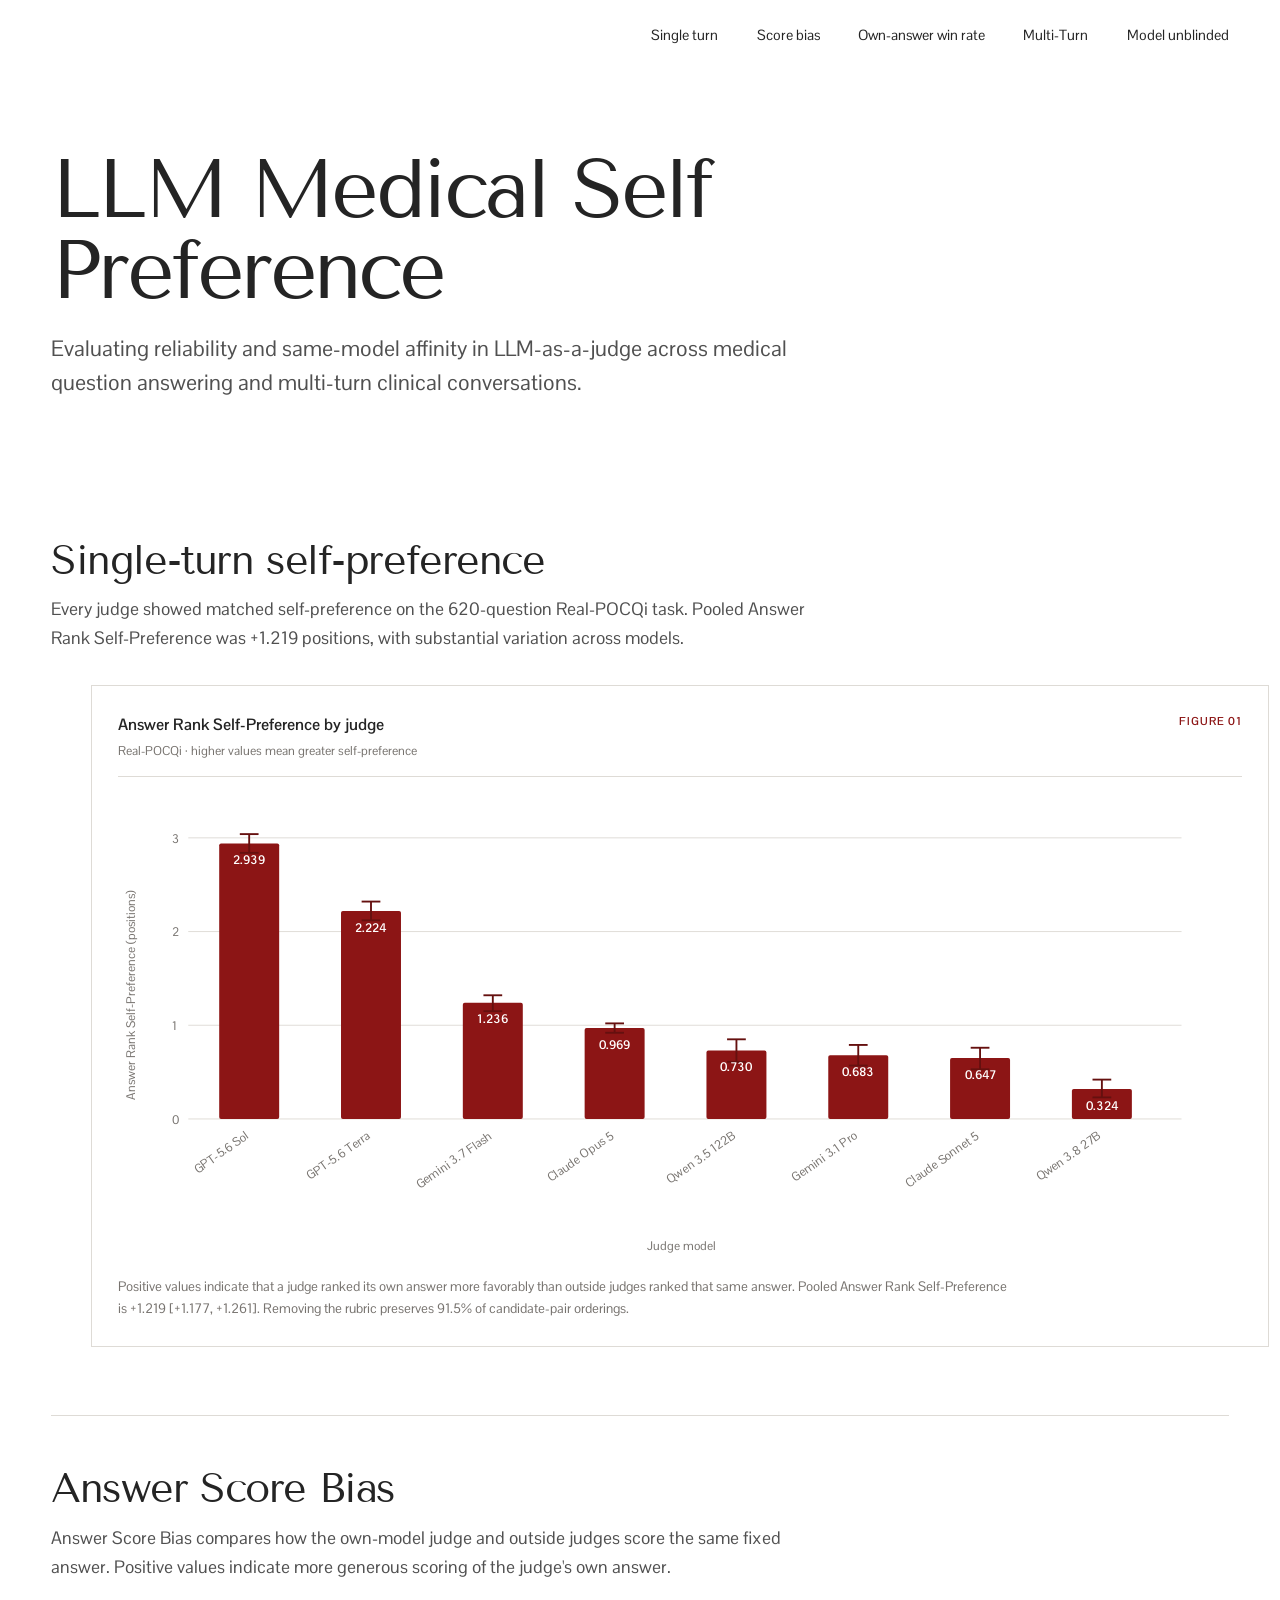
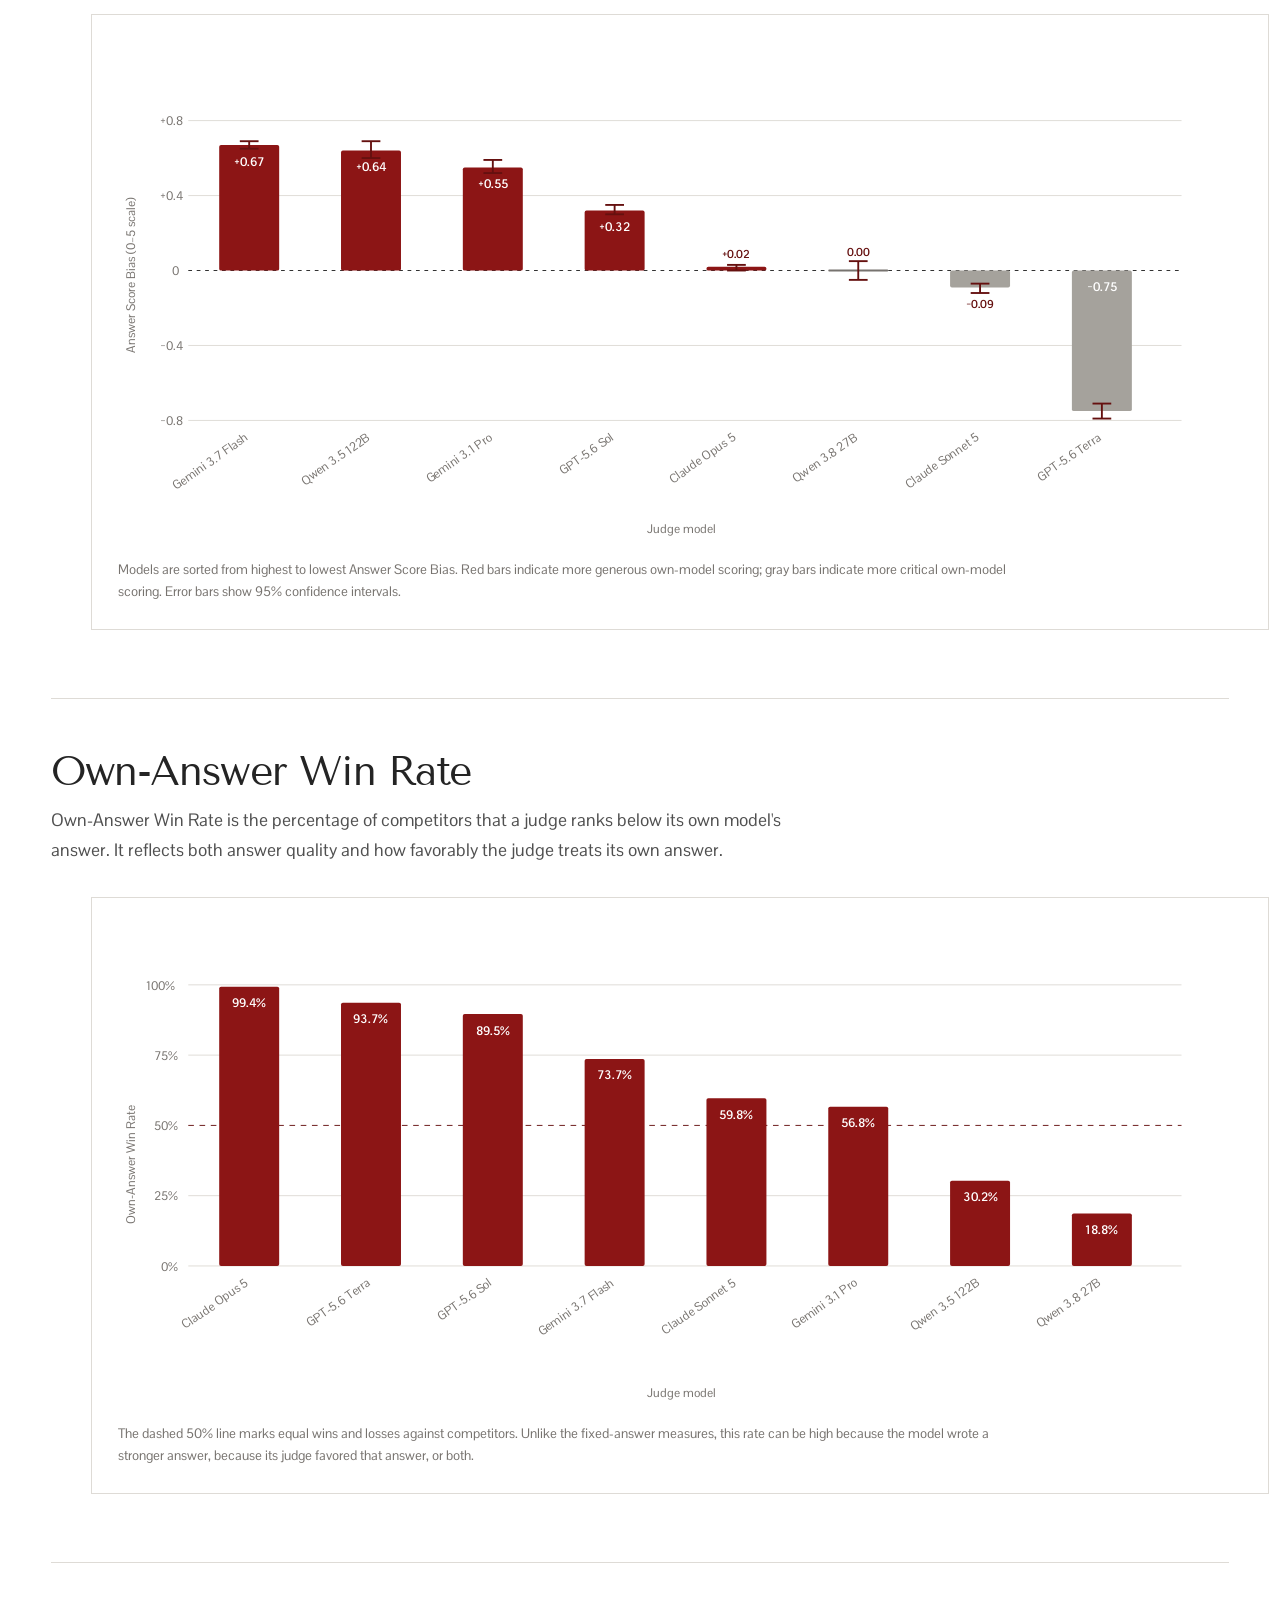
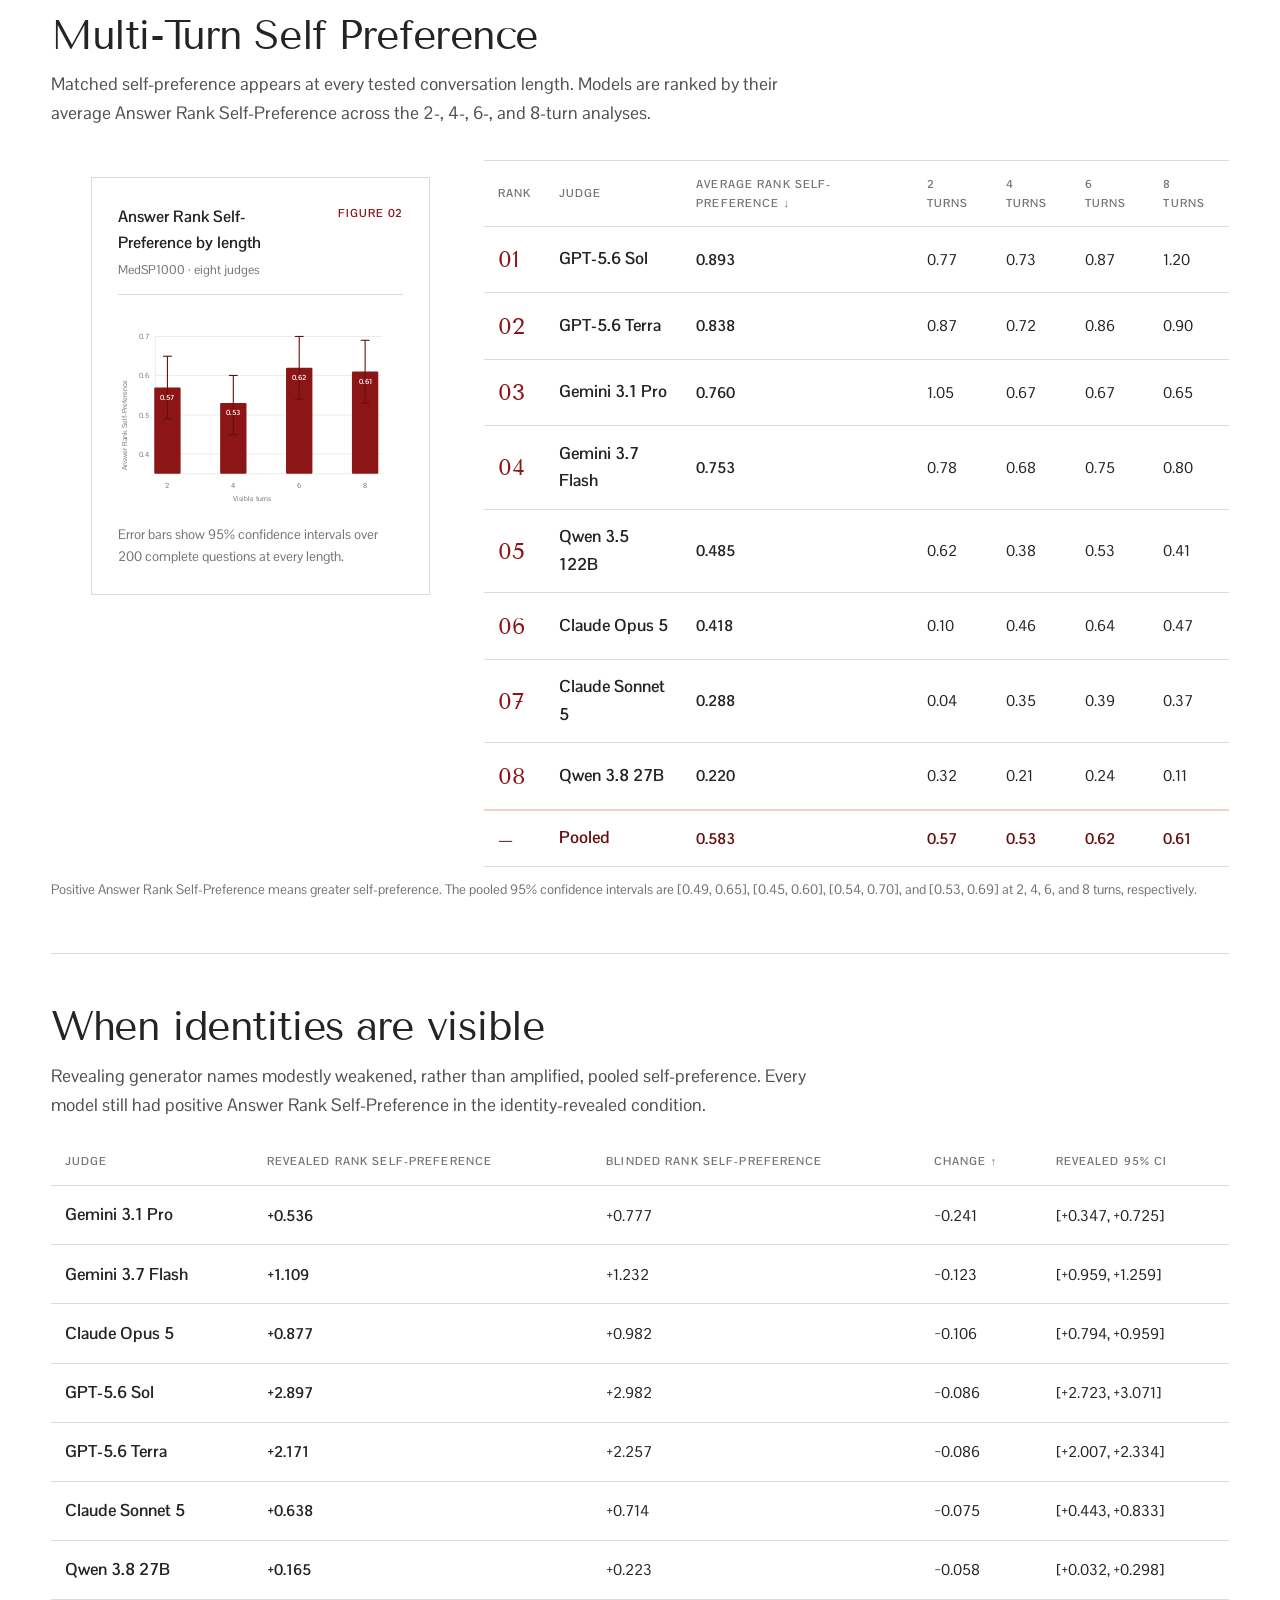
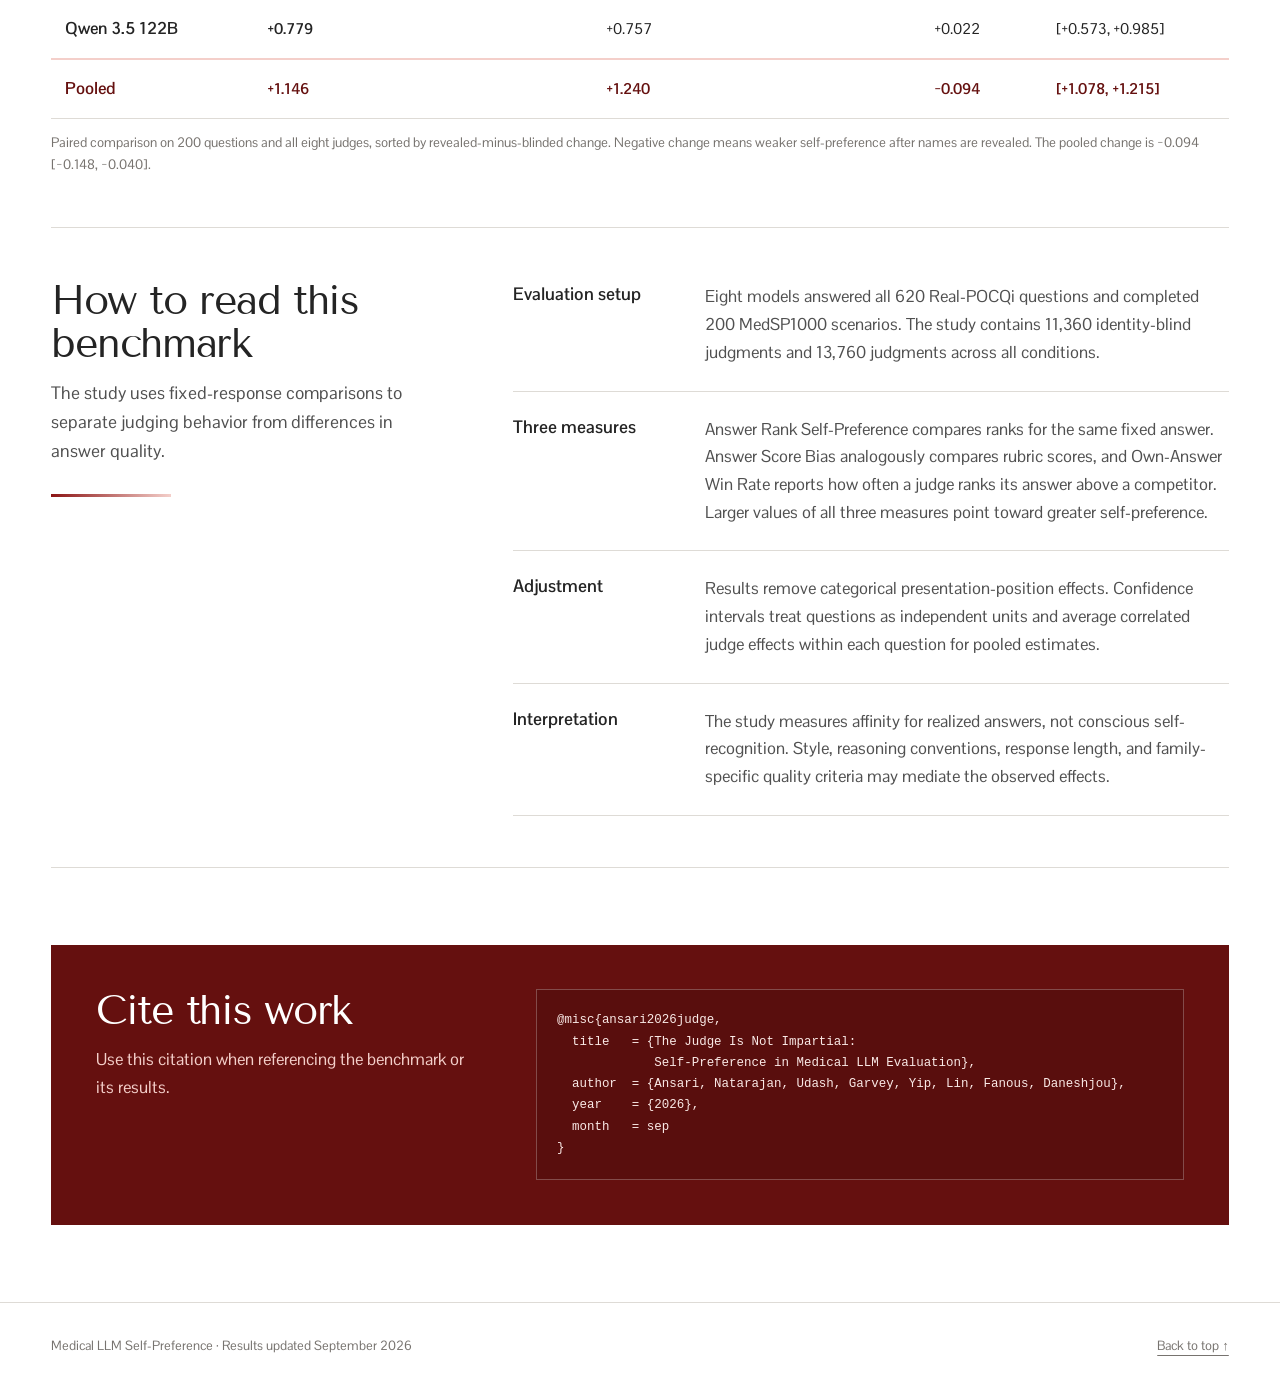
==== leaderboard/index.html @ fe54e35c "Move leaderboard to repository root" ====
<!doctype html>
<html lang="en">
  <head>
    <meta charset="utf-8" />
    <meta name="viewport" content="width=device-width, initial-scale=1" />
    <meta
      name="description"
      content="Medical LLM self-preference results across Real-POCQi and MedSP1000."
    />
    <title>Self-Preference Leaderboard</title>
    <link rel="stylesheet" href="styles.css" />
  </head>
  <body>
    <a class="skip-link" href="#main-content">Skip to content</a>

    <header class="site-header">
      <nav class="site-nav" aria-label="Primary navigation">
        <a href="#single-turn">Single turn</a>
        <a href="#score-bias">Score bias</a>
        <a href="#own-answer-win-rate">Own-answer win rate</a>
        <a href="#multi-turn">Multi-Turn</a>
        <a href="#unblinded">Model unblinded</a>
      </nav>
    </header>

    <main id="main-content">
      <section class="hero" id="top" aria-labelledby="page-title">
        <div class="hero__copy">
          <h1 id="page-title">LLM Medical Self Preference</h1>
          <p class="hero__intro">
            Evaluating reliability and same-model affinity in LLM-as-a-judge
            across medical question answering and multi-turn clinical conversations.
          </p>
        </div>
      </section>

      <section class="section" id="single-turn" aria-labelledby="single-turn-title">
        <div class="section-heading">
          <h2 id="single-turn-title">Single-turn self-preference</h2>
          <p>
            Every judge showed matched self-preference on the 620-question
            Real-POCQi task. Pooled Answer Rank Self-Preference was +1.219
            positions, with substantial variation across models.
          </p>
        </div>

        <figure class="figure-card figure-card--full">
          <figcaption>
            <span>
              <strong>Answer Rank Self-Preference by judge</strong>
              <small>Real-POCQi · higher values mean greater self-preference</small>
            </span>
            <span class="figure-number">Figure 01</span>
          </figcaption>

          <svg class="chart chart--wide" viewBox="0 0 1200 500" role="img" aria-labelledby="bar-title bar-desc">
            <title id="bar-title">Vertical bar chart of single-turn Answer Rank Self-Preference by model</title>
            <desc id="bar-desc">GPT-5.6 Sol has the largest Answer Rank Self-Preference at 2.939 positions and Qwen 3.8 27B the smallest at 0.324 positions. Error bars show 95% confidence intervals.</desc>
            <g class="chart__grid">
              <line x1="75" y1="350" x2="1135" y2="350" />
              <line x1="75" y1="250" x2="1135" y2="250" />
              <line x1="75" y1="150" x2="1135" y2="150" />
              <line x1="75" y1="50" x2="1135" y2="50" />
            </g>
            <g class="chart__bars">
              <rect class="bar bar--strong" x="108" y="56" width="64" height="294" rx="2" />
              <rect class="bar bar--strong" x="238" y="128" width="64" height="222" rx="2" />
              <rect class="bar bar--strong" x="368" y="226" width="64" height="124" rx="2" />
              <rect class="bar bar--strong" x="498" y="253" width="64" height="97" rx="2" />
              <rect class="bar bar--strong" x="628" y="277" width="64" height="73" rx="2" />
              <rect class="bar bar--strong" x="758" y="282" width="64" height="68" rx="2" />
              <rect class="bar bar--strong" x="888" y="285" width="64" height="65" rx="2" />
              <rect class="bar bar--strong" x="1018" y="318" width="64" height="32" rx="2" />
            </g>
            <g class="chart__intervals">
              <line x1="140" y1="46" x2="140" y2="66" /><line x1="130" y1="46" x2="150" y2="46" /><line x1="130" y1="66" x2="150" y2="66" />
              <line x1="270" y1="118" x2="270" y2="138" /><line x1="260" y1="118" x2="280" y2="118" /><line x1="260" y1="138" x2="280" y2="138" />
              <line x1="400" y1="218" x2="400" y2="235" /><line x1="390" y1="218" x2="410" y2="218" /><line x1="390" y1="235" x2="410" y2="235" />
              <line x1="530" y1="248" x2="530" y2="258" /><line x1="520" y1="248" x2="540" y2="248" /><line x1="520" y1="258" x2="540" y2="258" />
              <line x1="660" y1="265" x2="660" y2="289" /><line x1="650" y1="265" x2="670" y2="265" /><line x1="650" y1="289" x2="670" y2="289" />
              <line x1="790" y1="271" x2="790" y2="293" /><line x1="780" y1="271" x2="800" y2="271" /><line x1="780" y1="293" x2="800" y2="293" />
              <line x1="920" y1="274" x2="920" y2="297" /><line x1="910" y1="274" x2="930" y2="274" /><line x1="910" y1="297" x2="930" y2="297" />
              <line x1="1050" y1="308" x2="1050" y2="327" /><line x1="1040" y1="308" x2="1060" y2="308" /><line x1="1040" y1="327" x2="1060" y2="327" />
            </g>
            <g class="chart__bar-values">
              <text x="140" y="78">2.939</text><text x="270" y="150">2.224</text>
              <text x="400" y="248">1.236</text><text x="530" y="275">0.969</text>
              <text x="660" y="299">0.730</text><text x="790" y="304">0.683</text>
              <text x="920" y="307">0.647</text><text x="1050" y="340">0.324</text>
            </g>
            <g class="chart__labels">
              <text x="58" y="355">0</text><text x="58" y="255">1</text>
              <text x="58" y="155">2</text><text x="58" y="55">3</text>
              <text x="140" y="370" text-anchor="end" transform="rotate(-35 140 370)">GPT-5.6 Sol</text>
              <text x="270" y="370" text-anchor="end" transform="rotate(-35 270 370)">GPT-5.6 Terra</text>
              <text x="400" y="370" text-anchor="end" transform="rotate(-35 400 370)">Gemini 3.7 Flash</text>
              <text x="530" y="370" text-anchor="end" transform="rotate(-35 530 370)">Claude Opus 5</text>
              <text x="660" y="370" text-anchor="end" transform="rotate(-35 660 370)">Qwen 3.5 122B</text>
              <text x="790" y="370" text-anchor="end" transform="rotate(-35 790 370)">Gemini 3.1 Pro</text>
              <text x="920" y="370" text-anchor="end" transform="rotate(-35 920 370)">Claude Sonnet 5</text>
              <text x="1050" y="370" text-anchor="end" transform="rotate(-35 1050 370)">Qwen 3.8 27B</text>
              <text x="565" y="490">Judge model</text>
              <text transform="translate(18 330) rotate(-90)">Answer Rank Self-Preference (positions)</text>
            </g>
          </svg>
          <p class="figure-caption">
            Positive values indicate that a judge ranked its own answer more
            favorably than outside judges ranked that same answer. Pooled Answer
            Rank Self-Preference is +1.219 [+1.177, +1.261]. Removing the rubric
            preserves 91.5% of candidate-pair orderings.
          </p>
        </figure>
      </section>

      <section class="section" id="score-bias" aria-labelledby="score-bias-title">
        <div class="section-heading">
          <h2 id="score-bias-title">Answer Score Bias</h2>
          <p>
            Answer Score Bias compares how the own-model judge and outside
            judges score the same fixed answer. Positive values indicate more
            generous scoring of the judge's own answer.
          </p>
        </div>

        <figure class="figure-card figure-card--full">
          <svg class="chart chart--wide" viewBox="0 0 1200 520" role="img" aria-labelledby="score-chart-title score-chart-desc">
            <title id="score-chart-title">Vertical bar chart of Real-POCQi Answer Score Bias by judge</title>
            <desc id="score-chart-desc">Answer Score Bias ranges from positive 0.67 for Gemini 3.7 Flash to negative 0.75 for GPT-5.6 Terra. Error bars show 95% confidence intervals.</desc>
            <g class="chart__grid">
              <line x1="75" y1="70" x2="1135" y2="70" />
              <line x1="75" y1="150" x2="1135" y2="150" />
              <line class="chart__zero" x1="75" y1="230" x2="1135" y2="230" />
              <line x1="75" y1="310" x2="1135" y2="310" />
              <line x1="75" y1="390" x2="1135" y2="390" />
            </g>
            <g class="chart__bars">
              <rect class="bar bar--strong" x="108" y="96" width="64" height="134" rx="2" />
              <rect class="bar bar--strong" x="238" y="102" width="64" height="128" rx="2" />
              <rect class="bar bar--strong" x="368" y="120" width="64" height="110" rx="2" />
              <rect class="bar bar--strong" x="498" y="166" width="64" height="64" rx="2" />
              <rect class="bar bar--strong" x="628" y="226" width="64" height="4" rx="2" />
              <rect class="bar bar--zero" x="758" y="229" width="64" height="2" rx="1" />
              <rect class="bar bar--negative" x="888" y="230" width="64" height="18" rx="2" />
              <rect class="bar bar--negative" x="1018" y="230" width="64" height="150" rx="2" />
            </g>
            <g class="chart__intervals">
              <line x1="140" y1="92" x2="140" y2="100" /><line x1="130" y1="92" x2="150" y2="92" /><line x1="130" y1="100" x2="150" y2="100" />
              <line x1="270" y1="92" x2="270" y2="110" /><line x1="260" y1="92" x2="280" y2="92" /><line x1="260" y1="110" x2="280" y2="110" />
              <line x1="400" y1="112" x2="400" y2="126" /><line x1="390" y1="112" x2="410" y2="112" /><line x1="390" y1="126" x2="410" y2="126" />
              <line x1="530" y1="160" x2="530" y2="170" /><line x1="520" y1="160" x2="540" y2="160" /><line x1="520" y1="170" x2="540" y2="170" />
              <line x1="660" y1="224" x2="660" y2="230" /><line x1="650" y1="224" x2="670" y2="224" /><line x1="650" y1="230" x2="670" y2="230" />
              <line x1="790" y1="220" x2="790" y2="240" /><line x1="780" y1="220" x2="800" y2="220" /><line x1="780" y1="240" x2="800" y2="240" />
              <line x1="920" y1="244" x2="920" y2="254" /><line x1="910" y1="244" x2="930" y2="244" /><line x1="910" y1="254" x2="930" y2="254" />
              <line x1="1050" y1="372" x2="1050" y2="388" /><line x1="1040" y1="372" x2="1060" y2="372" /><line x1="1040" y1="388" x2="1060" y2="388" />
            </g>
            <g class="chart__bar-values">
              <text x="140" y="118">+0.67</text><text x="270" y="124">+0.64</text>
              <text x="400" y="142">+0.55</text><text x="530" y="188">+0.32</text>
              <text x="1050" y="252">−0.75</text>
            </g>
            <g class="chart__values chart__values--centered">
              <text x="660" y="217">+0.02</text><text x="790" y="214">0.00</text>
              <text x="920" y="270">−0.09</text>
            </g>
            <g class="chart__labels">
              <text x="45" y="75">+0.8</text><text x="45" y="155">+0.4</text>
              <text x="58" y="235">0</text><text x="45" y="315">−0.4</text><text x="45" y="395">−0.8</text>
              <text x="140" y="410" text-anchor="end" transform="rotate(-35 140 410)">Gemini 3.7 Flash</text>
              <text x="270" y="410" text-anchor="end" transform="rotate(-35 270 410)">Qwen 3.5 122B</text>
              <text x="400" y="410" text-anchor="end" transform="rotate(-35 400 410)">Gemini 3.1 Pro</text>
              <text x="530" y="410" text-anchor="end" transform="rotate(-35 530 410)">GPT-5.6 Sol</text>
              <text x="660" y="410" text-anchor="end" transform="rotate(-35 660 410)">Claude Opus 5</text>
              <text x="790" y="410" text-anchor="end" transform="rotate(-35 790 410)">Qwen 3.8 27B</text>
              <text x="920" y="410" text-anchor="end" transform="rotate(-35 920 410)">Claude Sonnet 5</text>
              <text x="1050" y="410" text-anchor="end" transform="rotate(-35 1050 410)">GPT-5.6 Terra</text>
              <text x="565" y="510">Judge model</text>
              <text transform="translate(18 318) rotate(-90)">Answer Score Bias (0–5 scale)</text>
            </g>
          </svg>
          <p class="figure-caption">
            Models are sorted from highest to lowest Answer Score Bias. Red bars
            indicate more generous own-model scoring; gray bars indicate more
            critical own-model scoring. Error bars show 95% confidence intervals.
          </p>
        </figure>
      </section>

      <section class="section" id="own-answer-win-rate" aria-labelledby="win-rate-title">
        <div class="section-heading">
          <h2 id="win-rate-title">Own-Answer Win Rate</h2>
          <p>
            Own-Answer Win Rate is the percentage of competitors that a judge
            ranks below its own model's answer. It reflects both answer quality
            and how favorably the judge treats its own answer.
          </p>
        </div>

        <figure class="figure-card figure-card--full">
          <svg class="chart chart--wide" viewBox="0 0 1200 500" role="img" aria-labelledby="win-chart-title win-chart-desc">
            <title id="win-chart-title">Vertical bar chart of Real-POCQi Own-Answer Win Rate by judge</title>
            <desc id="win-chart-desc">Own-Answer Win Rate ranges from 99.4 percent for Claude Opus 5 to 18.8 percent for Qwen 3.8 27B.</desc>
            <g class="chart__grid">
              <line x1="75" y1="350" x2="1135" y2="350" />
              <line x1="75" y1="275" x2="1135" y2="275" />
              <line class="chart__reference" x1="75" y1="200" x2="1135" y2="200" />
              <line x1="75" y1="125" x2="1135" y2="125" />
              <line x1="75" y1="50" x2="1135" y2="50" />
            </g>
            <g class="chart__bars">
              <rect class="bar bar--strong" x="108" y="52" width="64" height="298" rx="2" />
              <rect class="bar bar--strong" x="238" y="69" width="64" height="281" rx="2" />
              <rect class="bar bar--strong" x="368" y="81" width="64" height="269" rx="2" />
              <rect class="bar bar--strong" x="498" y="129" width="64" height="221" rx="2" />
              <rect class="bar bar--strong" x="628" y="171" width="64" height="179" rx="2" />
              <rect class="bar bar--strong" x="758" y="180" width="64" height="170" rx="2" />
              <rect class="bar bar--strong" x="888" y="259" width="64" height="91" rx="2" />
              <rect class="bar bar--strong" x="1018" y="294" width="64" height="56" rx="2" />
            </g>
            <g class="chart__bar-values">
              <text x="140" y="74">99.4%</text><text x="270" y="91">93.7%</text>
              <text x="400" y="103">89.5%</text><text x="530" y="151">73.7%</text>
              <text x="660" y="193">59.8%</text><text x="790" y="202">56.8%</text>
              <text x="920" y="281">30.2%</text><text x="1050" y="316">18.8%</text>
            </g>
            <g class="chart__labels">
              <text x="46" y="355">0%</text><text x="38" y="280">25%</text>
              <text x="38" y="205">50%</text><text x="38" y="130">75%</text><text x="30" y="55">100%</text>
              <text x="140" y="370" text-anchor="end" transform="rotate(-35 140 370)">Claude Opus 5</text>
              <text x="270" y="370" text-anchor="end" transform="rotate(-35 270 370)">GPT-5.6 Terra</text>
              <text x="400" y="370" text-anchor="end" transform="rotate(-35 400 370)">GPT-5.6 Sol</text>
              <text x="530" y="370" text-anchor="end" transform="rotate(-35 530 370)">Gemini 3.7 Flash</text>
              <text x="660" y="370" text-anchor="end" transform="rotate(-35 660 370)">Claude Sonnet 5</text>
              <text x="790" y="370" text-anchor="end" transform="rotate(-35 790 370)">Gemini 3.1 Pro</text>
              <text x="920" y="370" text-anchor="end" transform="rotate(-35 920 370)">Qwen 3.5 122B</text>
              <text x="1050" y="370" text-anchor="end" transform="rotate(-35 1050 370)">Qwen 3.8 27B</text>
              <text x="565" y="490">Judge model</text>
              <text transform="translate(18 305) rotate(-90)">Own-Answer Win Rate</text>
            </g>
          </svg>
          <p class="figure-caption">
            The dashed 50% line marks equal wins and losses against competitors.
            Unlike the fixed-answer measures, this rate can be high because the
            model wrote a stronger answer, because its judge favored that answer,
            or both.
          </p>
        </figure>
      </section>

      <section class="section" id="multi-turn" aria-labelledby="multi-turn-title">
        <div class="section-heading">
          <h2 id="multi-turn-title">Multi-Turn Self Preference</h2>
          <p>
            Matched self-preference appears at every tested conversation length.
            Models are ranked by their average Answer Rank Self-Preference
            across the 2-, 4-, 6-, and 8-turn analyses.
          </p>
        </div>

        <div class="result-layout">
          <figure class="figure-card">
            <figcaption>
              <span><strong>Answer Rank Self-Preference by length</strong><small>MedSP1000 · eight judges</small></span>
              <span class="figure-number">Figure 02</span>
            </figcaption>
            <svg class="chart" viewBox="0 0 520 360" role="img" aria-labelledby="turn-title turn-desc">
              <title id="turn-title">Bar chart of Answer Rank Self-Preference by visible conversation turns</title>
              <desc id="turn-desc">Answer Rank Self-Preference is 0.57 at two turns, 0.53 at four, 0.62 at six, and 0.61 at eight turns.</desc>
              <g class="chart__grid">
                <line x1="68" y1="50" x2="68" y2="300" /><line x1="68" y1="300" x2="480" y2="300" />
                <line x1="68" y1="264" x2="480" y2="264" /><line x1="68" y1="193" x2="480" y2="193" />
                <line x1="68" y1="121" x2="480" y2="121" /><line x1="68" y1="50" x2="480" y2="50" />
              </g>
              <g class="chart__bars">
                <rect class="bar bar--strong" x="66" y="143" width="48" height="157" rx="2" />
                <rect class="bar bar--strong" x="186" y="171" width="48" height="129" rx="2" />
                <rect class="bar bar--strong" x="306" y="107" width="48" height="193" rx="2" />
                <rect class="bar bar--strong" x="426" y="114" width="48" height="186" rx="2" />
              </g>
              <g class="chart__intervals">
                <line x1="90" y1="86" x2="90" y2="200" /><line x1="82" y1="86" x2="98" y2="86" /><line x1="82" y1="200" x2="98" y2="200" />
                <line x1="210" y1="121" x2="210" y2="229" /><line x1="202" y1="121" x2="218" y2="121" /><line x1="202" y1="229" x2="218" y2="229" />
                <line x1="330" y1="50" x2="330" y2="164" /><line x1="322" y1="50" x2="338" y2="50" /><line x1="322" y1="164" x2="338" y2="164" />
                <line x1="450" y1="57" x2="450" y2="171" /><line x1="442" y1="57" x2="458" y2="57" /><line x1="442" y1="171" x2="458" y2="171" />
              </g>
              <g class="chart__bar-values">
                <text x="90" y="165">0.57</text><text x="210" y="193">0.53</text>
                <text x="330" y="129">0.62</text><text x="450" y="136">0.61</text>
              </g>
              <g class="chart__labels">
                <text x="38" y="269">0.4</text><text x="38" y="198">0.5</text>
                <text x="38" y="126">0.6</text><text x="38" y="55">0.7</text>
                <text x="86" y="326">2</text><text x="206" y="326">4</text>
                <text x="326" y="326">6</text><text x="446" y="326">8</text>
                <text x="210" y="350">Visible turns</text>
                <text transform="translate(17 294) rotate(-90)">Answer Rank Self-Preference</text>
              </g>
            </svg>
            <p class="figure-caption">Error bars show 95% confidence intervals over 200 complete questions at every length.</p>
          </figure>

          <div class="table-wrap table-wrap--compact" tabindex="0" aria-label="Scrollable multi-turn results table">
            <table class="compact-table">
              <thead><tr><th scope="col">Rank</th><th scope="col">Judge</th><th scope="col" aria-sort="descending">Average rank self-preference ↓</th><th scope="col">2 turns</th><th scope="col">4 turns</th><th scope="col">6 turns</th><th scope="col">8 turns</th></tr></thead>
              <tbody>
                <tr><td><span class="rank">01</span></td><th scope="row">GPT-5.6 Sol</th><td><strong>0.893</strong></td><td>0.77</td><td>0.73</td><td>0.87</td><td>1.20</td></tr>
                <tr><td><span class="rank">02</span></td><th scope="row">GPT-5.6 Terra</th><td><strong>0.838</strong></td><td>0.87</td><td>0.72</td><td>0.86</td><td>0.90</td></tr>
                <tr><td><span class="rank">03</span></td><th scope="row">Gemini 3.1 Pro</th><td><strong>0.760</strong></td><td>1.05</td><td>0.67</td><td>0.67</td><td>0.65</td></tr>
                <tr><td><span class="rank">04</span></td><th scope="row">Gemini 3.7 Flash</th><td><strong>0.753</strong></td><td>0.78</td><td>0.68</td><td>0.75</td><td>0.80</td></tr>
                <tr><td><span class="rank">05</span></td><th scope="row">Qwen 3.5 122B</th><td><strong>0.485</strong></td><td>0.62</td><td>0.38</td><td>0.53</td><td>0.41</td></tr>
                <tr><td><span class="rank">06</span></td><th scope="row">Claude Opus 5</th><td><strong>0.418</strong></td><td>0.10</td><td>0.46</td><td>0.64</td><td>0.47</td></tr>
                <tr><td><span class="rank">07</span></td><th scope="row">Claude Sonnet 5</th><td><strong>0.288</strong></td><td>0.04</td><td>0.35</td><td>0.39</td><td>0.37</td></tr>
                <tr><td><span class="rank">08</span></td><th scope="row">Qwen 3.8 27B</th><td><strong>0.220</strong></td><td>0.32</td><td>0.21</td><td>0.24</td><td>0.11</td></tr>
                <tr class="table-total"><td>—</td><th scope="row">Pooled</th><td><strong>0.583</strong></td><td>0.57</td><td>0.53</td><td>0.62</td><td>0.61</td></tr>
              </tbody>
            </table>
          </div>
        </div>
        <p class="table-note">Positive Answer Rank Self-Preference means greater self-preference. The pooled 95% confidence intervals are [0.49, 0.65], [0.45, 0.60], [0.54, 0.70], and [0.53, 0.69] at 2, 4, 6, and 8 turns, respectively.</p>
      </section>

      <section class="section" id="unblinded" aria-labelledby="unblinded-title">
        <div class="section-heading">
          <h2 id="unblinded-title">When identities are visible</h2>
          <p>
            Revealing generator names modestly weakened, rather than amplified,
            pooled self-preference. Every model still had positive Answer Rank
            Self-Preference in the identity-revealed condition.
          </p>
        </div>

        <div class="table-wrap" tabindex="0" aria-label="Scrollable unblinded comparison table">
          <table>
            <thead><tr><th scope="col">Judge</th><th scope="col">Revealed rank self-preference</th><th scope="col">Blinded rank self-preference</th><th scope="col" aria-sort="ascending">Change ↑</th><th scope="col">Revealed 95% CI</th></tr></thead>
            <tbody>
              <tr><th scope="row">Gemini 3.1 Pro</th><td><strong>+0.536</strong></td><td>+0.777</td><td>−0.241</td><td>[+0.347, +0.725]</td></tr>
              <tr><th scope="row">Gemini 3.7 Flash</th><td><strong>+1.109</strong></td><td>+1.232</td><td>−0.123</td><td>[+0.959, +1.259]</td></tr>
              <tr><th scope="row">Claude Opus 5</th><td><strong>+0.877</strong></td><td>+0.982</td><td>−0.106</td><td>[+0.794, +0.959]</td></tr>
              <tr><th scope="row">GPT-5.6 Sol</th><td><strong>+2.897</strong></td><td>+2.982</td><td>−0.086</td><td>[+2.723, +3.071]</td></tr>
              <tr><th scope="row">GPT-5.6 Terra</th><td><strong>+2.171</strong></td><td>+2.257</td><td>−0.086</td><td>[+2.007, +2.334]</td></tr>
              <tr><th scope="row">Claude Sonnet 5</th><td><strong>+0.638</strong></td><td>+0.714</td><td>−0.075</td><td>[+0.443, +0.833]</td></tr>
              <tr><th scope="row">Qwen 3.8 27B</th><td><strong>+0.165</strong></td><td>+0.223</td><td>−0.058</td><td>[+0.032, +0.298]</td></tr>
              <tr><th scope="row">Qwen 3.5 122B</th><td><strong>+0.779</strong></td><td>+0.757</td><td>+0.022</td><td>[+0.573, +0.985]</td></tr>
              <tr class="table-total"><th scope="row">Pooled</th><td><strong>+1.146</strong></td><td>+1.240</td><td>−0.094</td><td>[+1.078, +1.215]</td></tr>
            </tbody>
          </table>
        </div>
        <p class="table-note">Paired comparison on 200 questions and all eight judges, sorted by revealed-minus-blinded change. Negative change means weaker self-preference after names are revealed. The pooled change is −0.094 [−0.148, −0.040].</p>
      </section>

      <section class="section methods" id="methodology" aria-labelledby="methods-title">
        <div class="methods__heading">
          <h2 id="methods-title">How to read this benchmark</h2>
          <p>
            The study uses fixed-response comparisons to separate judging
            behavior from differences in answer quality.
          </p>
        </div>

        <div class="methods__content">
          <article>
            <h3>Evaluation setup</h3>
            <p>
              Eight models answered all 620 Real-POCQi questions and completed
              200 MedSP1000 scenarios. The study contains 11,360 identity-blind
              judgments and 13,760 judgments across all conditions.
            </p>
          </article>
          <article>
            <h3>Three measures</h3>
            <p>
              Answer Rank Self-Preference compares ranks for the same fixed
              answer. Answer Score Bias analogously compares rubric scores, and
              Own-Answer Win Rate reports how often a judge ranks its answer
              above a competitor. Larger values of all three measures point
              toward greater self-preference.
            </p>
          </article>
          <article>
            <h3>Adjustment</h3>
            <p>
              Results remove categorical presentation-position effects. Confidence
              intervals treat questions as independent units and average correlated
              judge effects within each question for pooled estimates.
            </p>
          </article>
          <article>
            <h3>Interpretation</h3>
            <p>
              The study measures affinity for realized answers, not conscious
              self-recognition. Style, reasoning conventions, response length, and
              family-specific quality criteria may mediate the observed effects.
            </p>
          </article>
        </div>
      </section>

      <section class="citation" aria-labelledby="citation-title">
        <div>
          <h2 id="citation-title">Cite this work</h2>
          <p class="citation__intro">
            Use this citation when referencing the benchmark or its results.
          </p>
        </div>
        <pre><code>@misc{ansari2026judge,
  title   = {The Judge Is Not Impartial:
             Self-Preference in Medical LLM Evaluation},
  author  = {Ansari, Natarajan, Udash, Garvey, Yip, Lin, Fanous, Daneshjou},
  year    = {2026},
  month   = sep
}</code></pre>
      </section>
    </main>

    <footer class="site-footer">
      <p>Medical LLM Self-Preference · Results updated September 2026</p>
      <a href="#top">Back to top ↑</a>
    </footer>
  </body>
</html>
---- leaderboard/styles.css ----
@import url("https://fonts.googleapis.com/css2?family=Pontano+Sans:wght@400;600;700&family=Tenor+Sans&display=swap");

:root {
  --cardinal: #8c1515;
  --cardinal-dark: #65100f;
  --cardinal-soft: #f4cfca;
  --ink: #242424;
  --body: #505050;
  --muted: #77736f;
  --line: #dedbd6;
  --wash: #f7f6f3;
  --white: #ffffff;
  --display: "Tenor Sans", "Helvetica Neue", Arial, sans-serif;
  --sans: "Pontano Sans", "Helvetica Neue", Arial, sans-serif;
  --page-pad: clamp(1.25rem, 4vw, 4.5rem);
  --content: 90rem;
}

*,
*::before,
*::after {
  box-sizing: border-box;
}

html {
  scroll-behavior: smooth;
}

body {
  margin: 0;
  color: var(--ink);
  background: var(--white);
  font-family: var(--sans);
  font-size: 1.05rem;
  line-height: 1.65;
  -webkit-font-smoothing: antialiased;
}

a {
  color: inherit;
}

.skip-link {
  position: fixed;
  top: 1rem;
  left: 1rem;
  z-index: 20;
  padding: 0.65rem 1rem;
  color: var(--white);
  background: var(--cardinal);
  transform: translateY(-180%);
}

.skip-link:focus {
  transform: translateY(0);
}

.site-header {
  width: min(100%, var(--content));
  min-height: 4.5rem;
  margin: 0 auto;
  padding: 0.75rem var(--page-pad);
  display: flex;
  align-items: center;
  justify-content: flex-end;
  gap: 2rem;
  overflow-x: auto;
}

.site-nav {
  display: flex;
  align-items: center;
  gap: clamp(1rem, 3vw, 2.5rem);
  font-size: 0.9rem;
  white-space: nowrap;
}

.site-nav a {
  padding: 0.35rem 0;
  text-decoration-color: transparent;
  text-underline-offset: 0.35rem;
  transition: color 160ms ease, text-decoration-color 160ms ease;
}

.site-nav a:hover,
.site-nav a:focus-visible {
  color: var(--cardinal);
  text-decoration-color: var(--cardinal);
}

main,
.site-footer {
  width: min(100%, var(--content));
  margin-inline: auto;
  padding-inline: var(--page-pad);
}

.hero {
  min-height: auto;
  padding: clamp(3rem, 6vw, 5rem) 0 clamp(3.5rem, 7vw, 5.5rem);
}

h1,
h2,
h3,
p {
  margin-top: 0;
}

h1,
h2 {
  font-family: var(--display);
  font-weight: 400;
}

h1 {
  max-width: 18ch;
  margin-bottom: 1.25rem;
  font-size: clamp(3rem, 6.5vw, 6.6rem);
  letter-spacing: -0.045em;
  line-height: 0.98;
}

h2 {
  margin-bottom: 0;
  font-size: clamp(2rem, 3.2vw, 3.4rem);
  letter-spacing: -0.035em;
  line-height: 1.05;
}

h3 {
  margin-bottom: 0.8rem;
  font-size: 1.1rem;
  line-height: 1.35;
}

.hero__intro {
  max-width: 48rem;
  margin-bottom: 0;
  color: var(--body);
  font-size: clamp(1.15rem, 1.7vw, 1.55rem);
  line-height: 1.55;
}

.section {
  padding: clamp(2.5rem, 4vw, 4rem) 0;
  border-bottom: 1px solid var(--line);
}

.section-heading {
  margin-bottom: clamp(1.5rem, 2.5vw, 2.25rem);
}

.section-heading > p {
  max-width: 48rem;
  margin-top: 0.85rem;
  margin-bottom: 0;
  color: var(--body);
  font-size: 1.1rem;
}

.table-wrap {
  overflow-x: auto;
  outline: none;
}

.table-wrap:focus-visible {
  box-shadow: 0 0 0 3px var(--cardinal-soft);
}

table {
  width: 100%;
  min-width: 62rem;
  border-collapse: collapse;
  font-size: 0.95rem;
}

th,
td {
  padding: 0.95rem 0.85rem;
  text-align: left;
  border-bottom: 1px solid var(--line);
}

thead th {
  padding-top: 0;
  color: var(--muted);
  font-size: 0.7rem;
  font-weight: 700;
  letter-spacing: 0.1em;
  text-transform: uppercase;
}

tbody th {
  font-size: 1.05rem;
}

tbody tr {
  transition: background-color 160ms ease;
}

tbody tr:hover {
  background: var(--wash);
}

.rank {
  color: var(--cardinal);
  font-family: var(--display);
  font-size: 1.45rem;
}

.metric strong,
.metric small {
  display: block;
}

.metric strong {
  color: var(--cardinal);
}

.metric small {
  margin-top: 0.15rem;
  color: var(--muted);
  font-size: 0.72rem;
  white-space: nowrap;
}

.status {
  display: inline-block;
  min-width: 6rem;
  padding: 0.24rem 0.55rem;
  border: 1px solid var(--line);
  border-radius: 999px;
  color: var(--muted);
  font-size: 0.72rem;
  text-align: center;
}

.table-note,
.figure-caption {
  color: var(--muted);
  font-size: 0.84rem;
}

.table-note {
  margin: 0.8rem 0 0;
}

.figure-grid {
  display: grid;
  grid-template-columns: 1.25fr 0.75fr;
  gap: 1.25rem;
}

.figure-card {
  min-width: 0;
  padding: clamp(1.1rem, 2vw, 1.75rem);
  border: 1px solid var(--line);
  background: var(--white);
}

.figure-card--full {
  width: 100%;
}

.figure-card figcaption {
  min-height: 3.5rem;
  padding-bottom: 0.85rem;
  display: flex;
  justify-content: space-between;
  gap: 2rem;
  border-bottom: 1px solid var(--line);
}

.figure-card figcaption strong,
.figure-card figcaption small {
  display: block;
}

.figure-card figcaption strong {
  font-size: 1rem;
}

.figure-card figcaption small {
  margin-top: 0.2rem;
  color: var(--muted);
  font-size: 0.78rem;
}

.figure-number {
  flex: 0 0 auto;
  color: var(--cardinal);
  font-size: 0.7rem;
  font-weight: 700;
  letter-spacing: 0.08em;
  text-transform: uppercase;
}

.chart {
  width: 100%;
  height: auto;
  margin: 0.9rem 0 0.5rem;
  overflow: visible;
}

.chart--wide {
  max-width: none;
  margin-inline: auto;
}

.chart__grid line {
  stroke: var(--line);
  stroke-width: 1;
}

.chart__grid .chart__zero {
  stroke: var(--ink);
  stroke-dasharray: 4 5;
}

.chart__labels {
  fill: var(--muted);
  font-family: var(--sans);
  font-size: 13px;
}

.bar {
  fill: var(--cardinal-soft);
}

.bar--strong {
  fill: var(--cardinal);
}

.bar--negative {
  fill: #a5a29c;
}

.bar--zero {
  fill: var(--muted);
}

.chart__values {
  fill: var(--cardinal-dark);
  font-family: var(--sans);
  font-size: 12px;
  font-weight: 700;
}

.chart__values--centered {
  text-anchor: middle;
}

.chart__bar-values {
  fill: var(--white);
  font-family: var(--sans);
  font-size: 13px;
  font-weight: 700;
  text-anchor: middle;
}

.chart__intervals line {
  stroke: var(--cardinal-dark);
  stroke-width: 2;
}

.chart__grid .chart__reference {
  stroke: var(--cardinal-dark);
  stroke-dasharray: 6 6;
}

.figure-caption {
  max-width: 56rem;
  margin: 0;
}

.result-summary {
  margin-top: 1.25rem;
  display: grid;
  grid-template-columns: repeat(3, 1fr);
  border-top: 1px solid var(--line);
  border-bottom: 1px solid var(--line);
}

.result-summary p {
  margin: 0;
  padding: 1.5rem;
  color: var(--body);
  font-size: 0.88rem;
}

.result-summary p + p {
  border-left: 1px solid var(--line);
}

.result-summary strong,
.result-summary span {
  display: block;
}

.result-layout {
  display: grid;
  grid-template-columns: minmax(18rem, 0.72fr) minmax(32rem, 1.28fr);
  gap: 0.9rem;
  align-items: start;
}

.table-wrap--compact {
  border-top: 1px solid var(--line);
}

.compact-table {
  min-width: 44rem;
}

.compact-table th,
.compact-table td {
  padding-block: 0.85rem;
}

.table-total th,
.table-total td {
  color: var(--cardinal-dark);
  font-weight: 700;
  border-top: 2px solid var(--cardinal-soft);
}

.result-summary strong {
  margin-bottom: 0.25rem;
  color: var(--cardinal);
  font-family: var(--display);
  font-size: 1.25rem;
  font-weight: 400;
}

.result-summary span {
  margin-top: 0.2rem;
  color: var(--muted);
  font-size: 0.76rem;
}

.methods {
  display: grid;
  grid-template-columns: minmax(17rem, 0.7fr) minmax(0, 1.3fr);
  gap: clamp(2.5rem, 6vw, 6rem);
}

.methods__heading {
  position: relative;
}

.methods__heading > p {
  max-width: 32rem;
  margin: 0.85rem 0 0;
  color: var(--body);
  font-size: 1.1rem;
}

.methods__heading::after {
  content: "";
  display: block;
  width: 7.5rem;
  height: 3px;
  margin-top: 1.75rem;
  background: linear-gradient(90deg, var(--cardinal), var(--cardinal-soft));
}

.methods__content article {
  padding: 0.25rem 0 1.5rem;
  display: grid;
  grid-template-columns: 10rem 1fr;
  gap: 2rem;
  border-bottom: 1px solid var(--line);
}

.methods__content article + article {
  padding-top: 1.5rem;
}

.methods__content h3,
.methods__content p {
  margin-bottom: 0;
}

.methods__content p {
  color: var(--body);
}

.citation {
  margin: clamp(3.5rem, 6vw, 6rem) 0;
  padding: clamp(1.75rem, 3.5vw, 3rem);
  display: grid;
  grid-template-columns: 0.75fr 1.25fr;
  gap: clamp(2rem, 4vw, 4rem);
  align-items: start;
  color: var(--white);
  background: var(--cardinal-dark);
}

.citation h2 {
  font-size: clamp(2rem, 3.2vw, 3.2rem);
}

.citation__intro {
  max-width: 28rem;
  margin: 0.85rem 0 0;
  color: var(--cardinal-soft);
}

.citation pre {
  max-width: 100%;
  margin: 0;
  padding: 1.25rem;
  overflow-x: auto;
  border: 1px solid rgb(255 255 255 / 25%);
  color: #fae9e6;
  background: rgb(0 0 0 / 12%);
  font-size: 0.78rem;
  line-height: 1.7;
}

.site-footer {
  min-height: 5.5rem;
  padding-top: 1.25rem;
  padding-bottom: 1.25rem;
  display: flex;
  align-items: center;
  justify-content: space-between;
  gap: 2rem;
  border-top: 1px solid var(--line);
  color: var(--muted);
  font-size: 0.82rem;
}

.site-footer p {
  margin: 0;
}

.site-footer a {
  text-underline-offset: 0.3rem;
}

:focus-visible {
  outline: 2px solid var(--cardinal);
  outline-offset: 4px;
}

@media (max-width: 900px) {
  .section-heading,
  .methods,
  .citation {
    grid-template-columns: 1fr;
  }

  .hero {
    min-height: auto;
  }

  .figure-grid {
    grid-template-columns: 1fr;
  }

  .result-summary {
    grid-template-columns: 1fr;
  }

  .result-layout {
    grid-template-columns: 1fr;
  }

  .result-summary p + p {
    border-top: 1px solid var(--line);
    border-left: 0;
  }

  .methods {
    gap: 2.5rem;
  }

  .citation {
    gap: 2rem;
  }
}

@media (max-width: 640px) {
  body {
    font-size: 1rem;
  }

  .site-header {
    min-height: 4rem;
  }

  .hero {
    padding-top: 2.5rem;
  }

  h1 {
    font-size: clamp(2.8rem, 14vw, 4.5rem);
  }

  .section {
    padding-block: 3.5rem;
  }

  .section-heading {
    margin-bottom: 2rem;
  }

  .methods__content article {
    grid-template-columns: 1fr;
    gap: 0.75rem;
  }

  .citation {
    margin-inline: calc(var(--page-pad) * -1);
  }

  .site-footer {
    align-items: flex-start;
    flex-direction: column;
    gap: 0.5rem;
  }
}

@media (prefers-reduced-motion: reduce) {
  html {
    scroll-behavior: auto;
  }

  *,
  *::before,
  *::after {
    transition-duration: 0.01ms !important;
  }
}

@media print {
  .site-nav,
  .skip-link,
  .site-footer a {
    display: none;
  }

  .section,
  .citation {
    break-inside: avoid;
  }

  .citation {
    color: var(--ink);
    border: 1px solid var(--line);
    background: var(--white);
  }
}
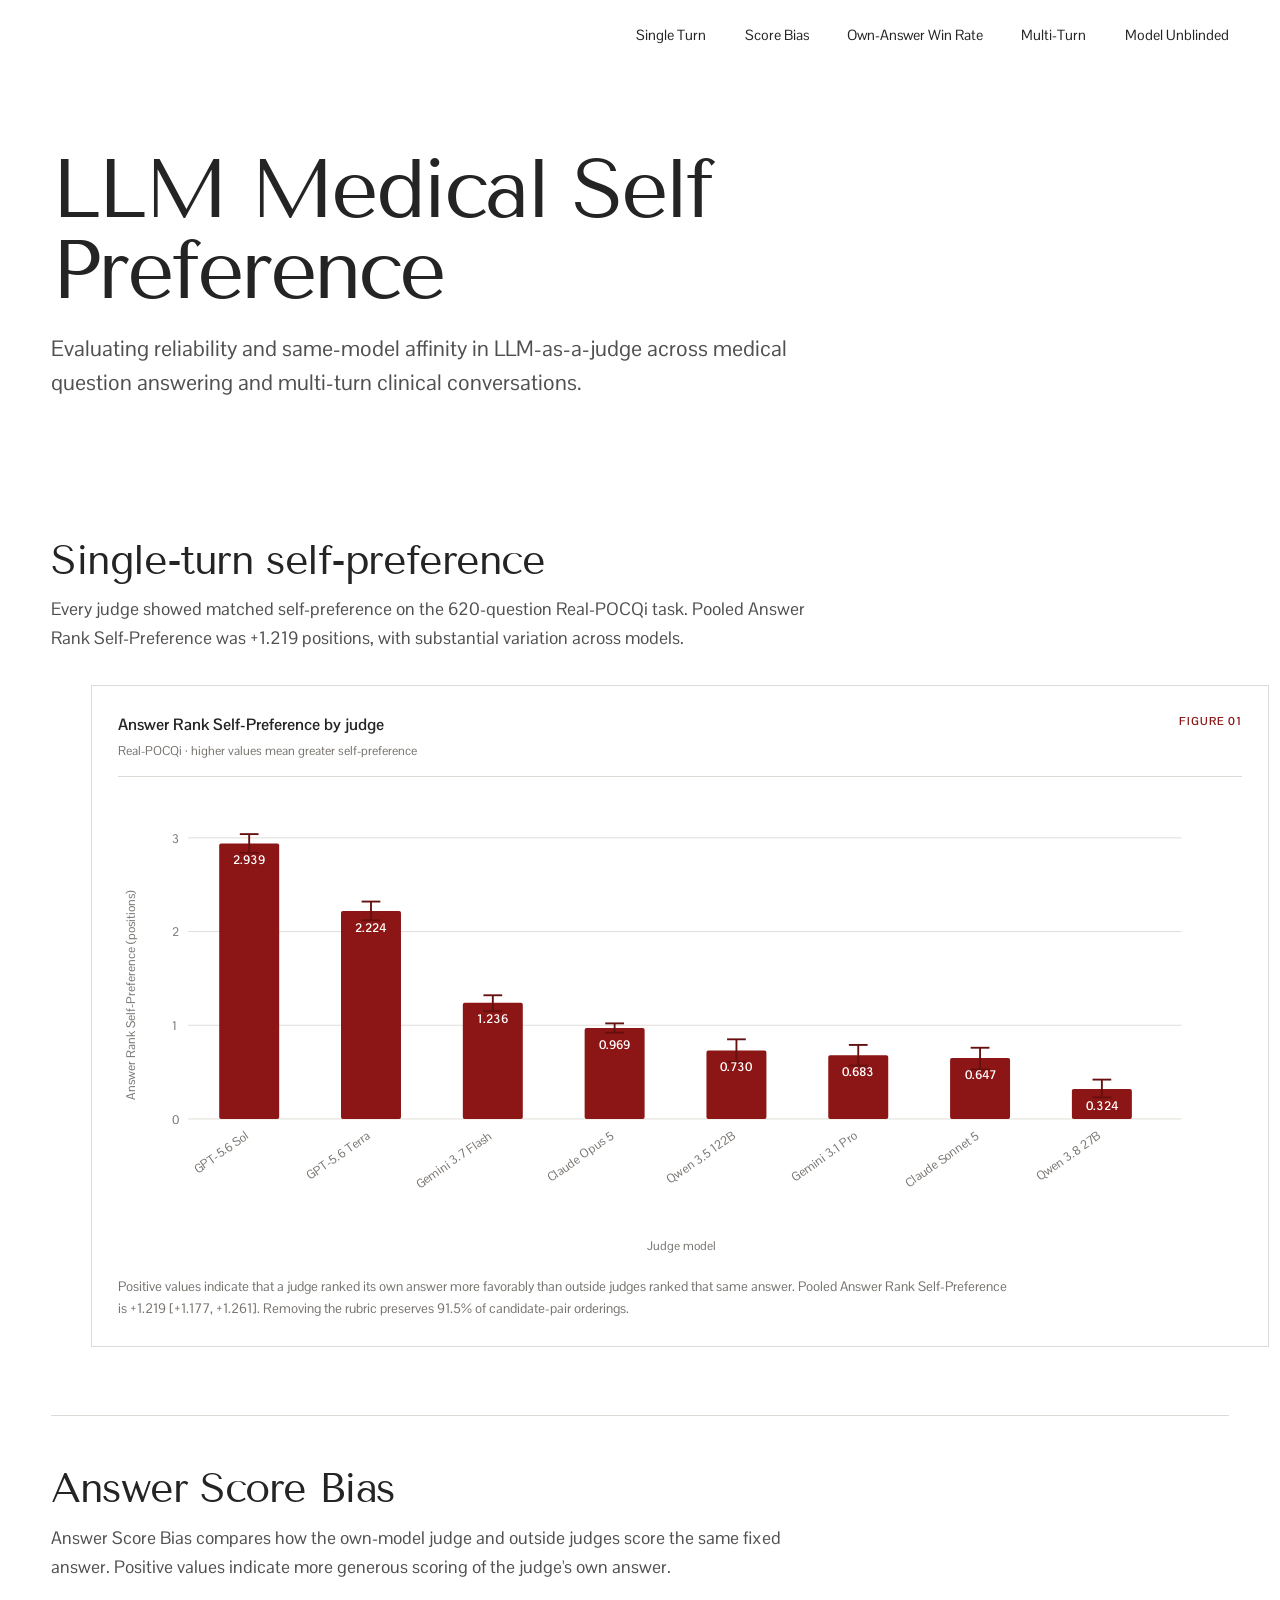
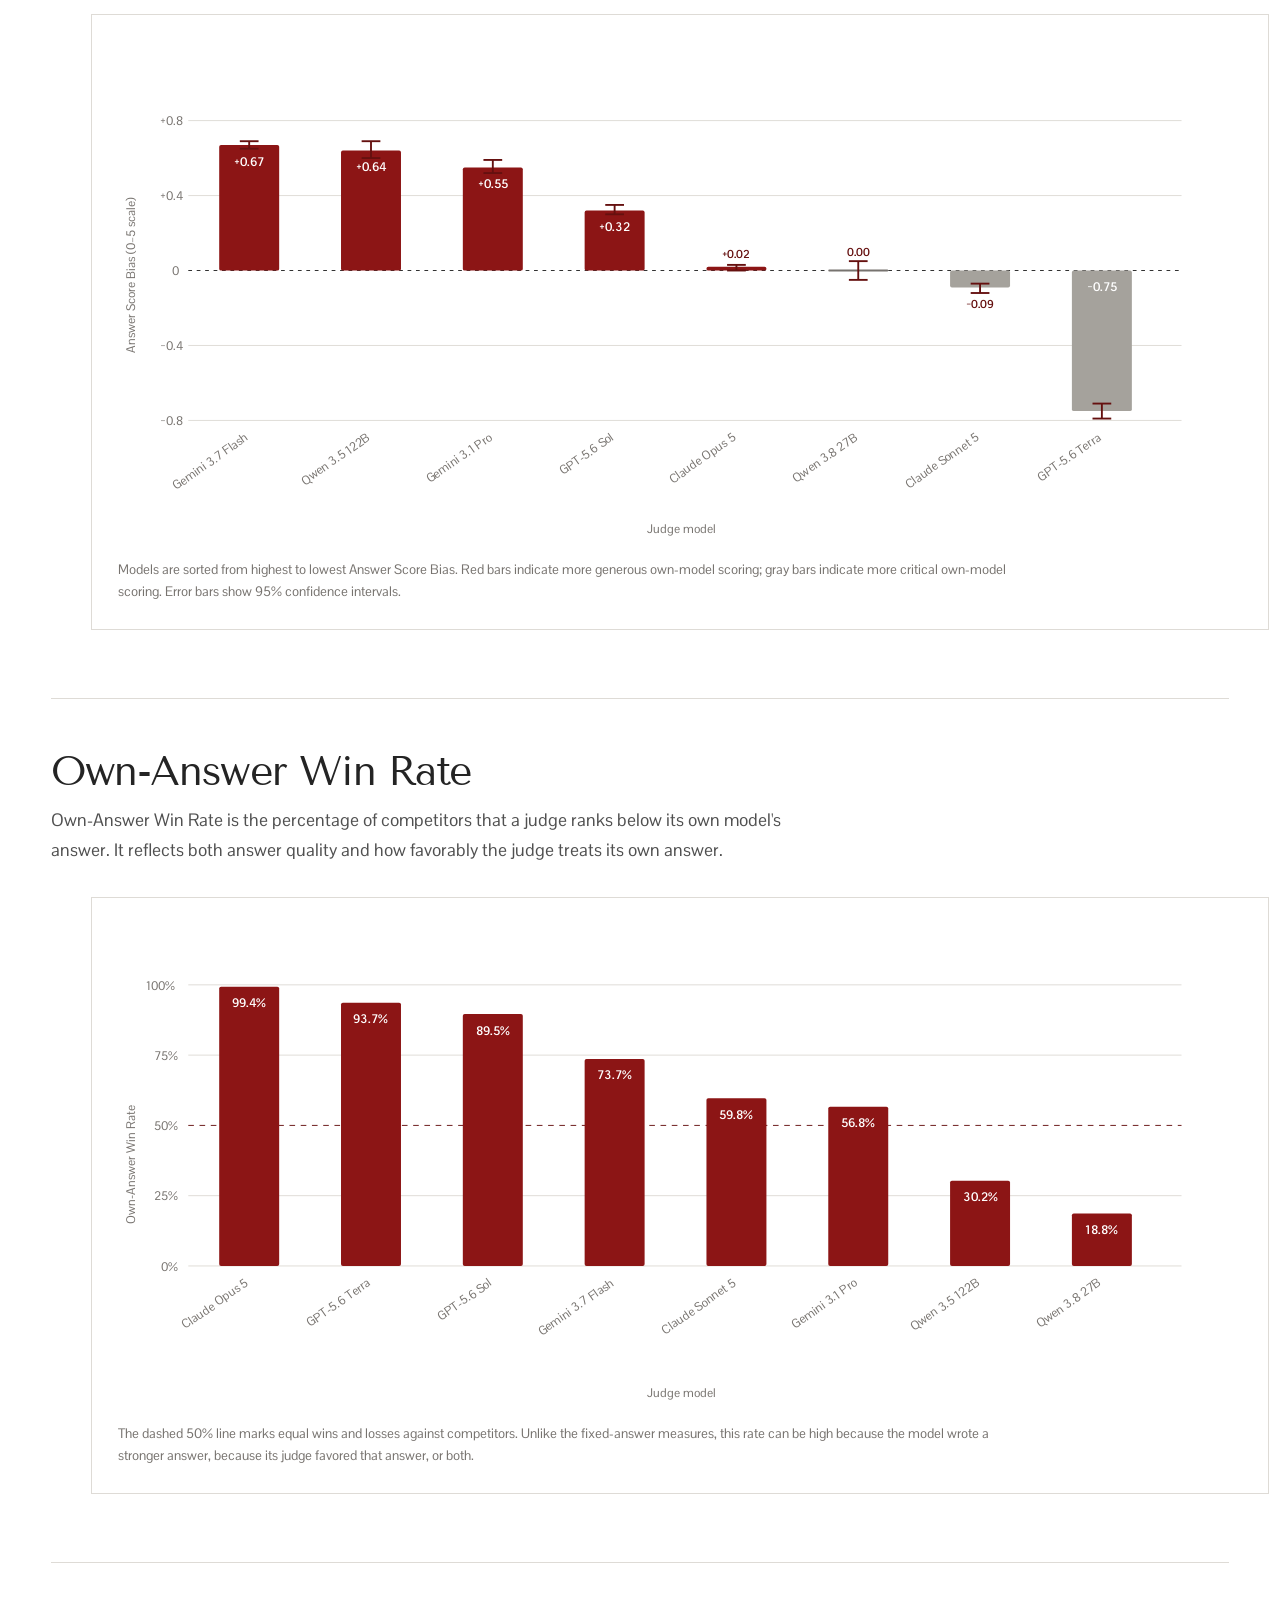
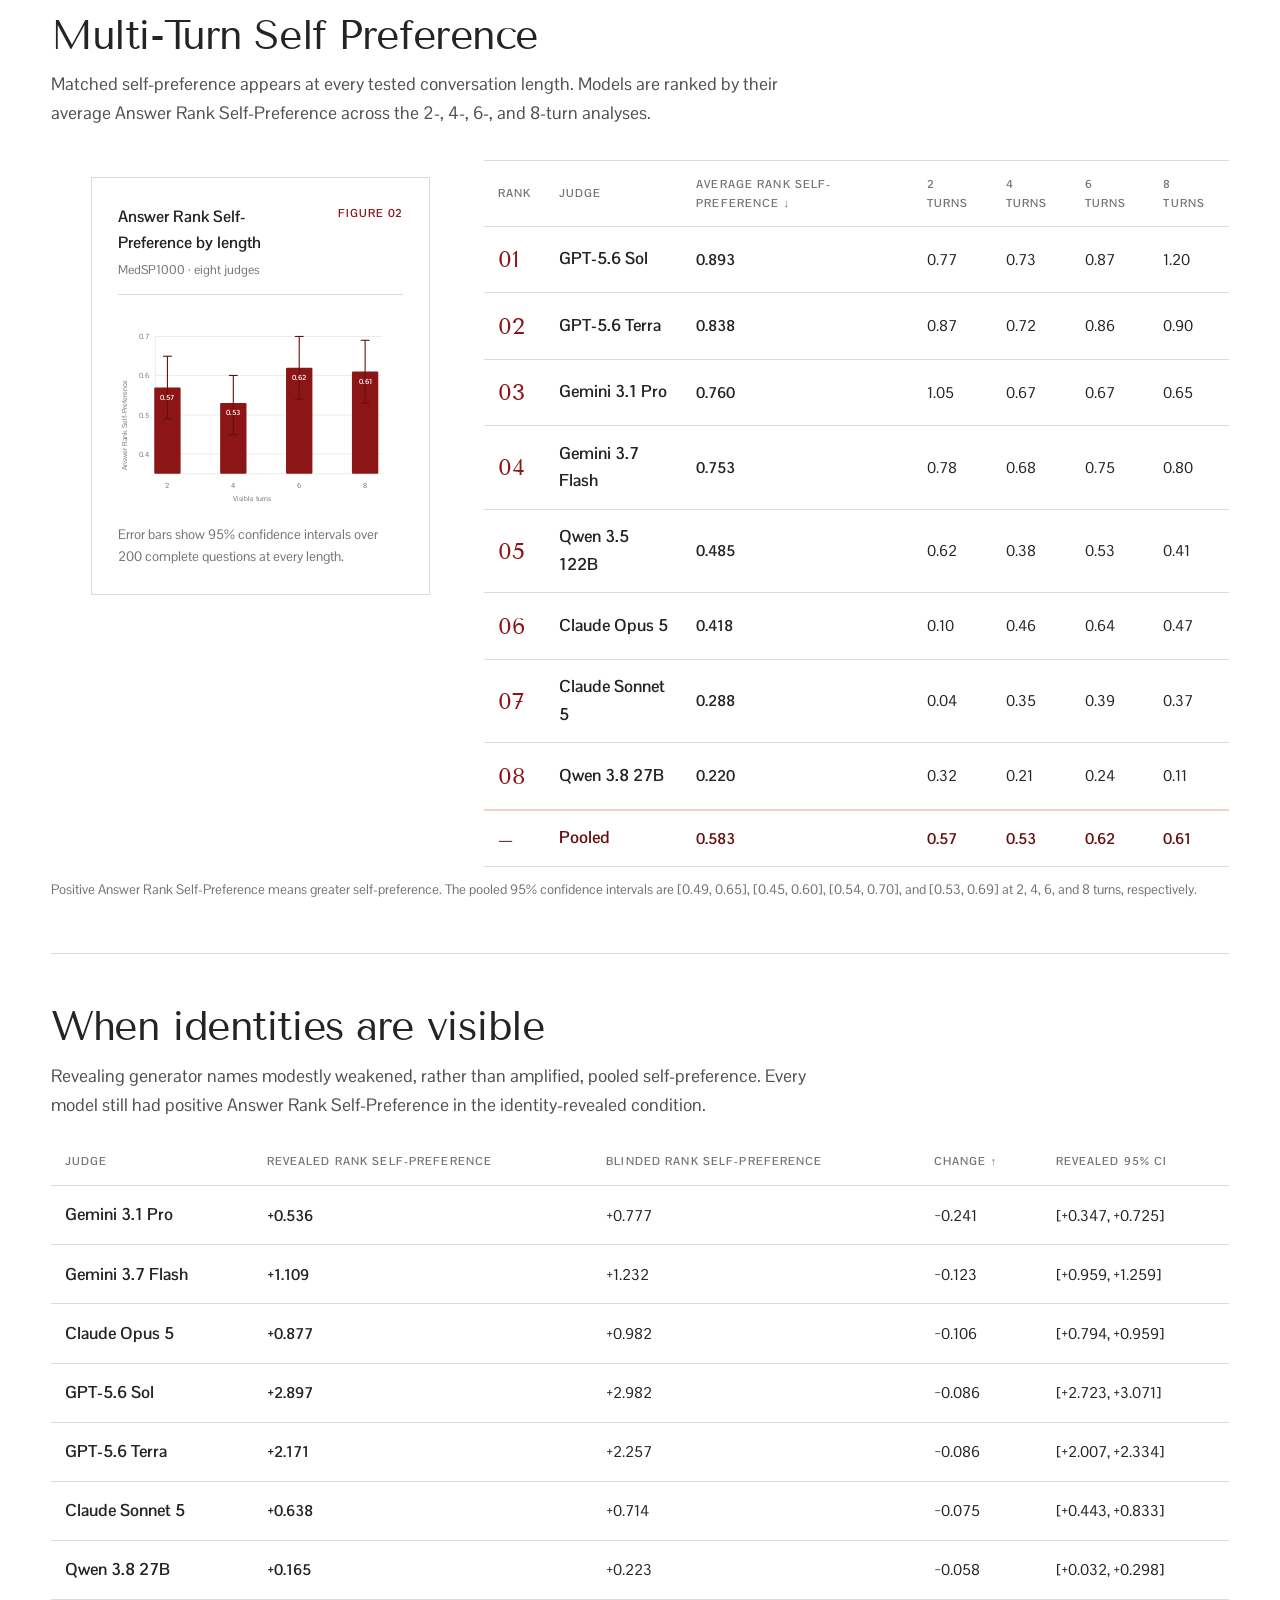
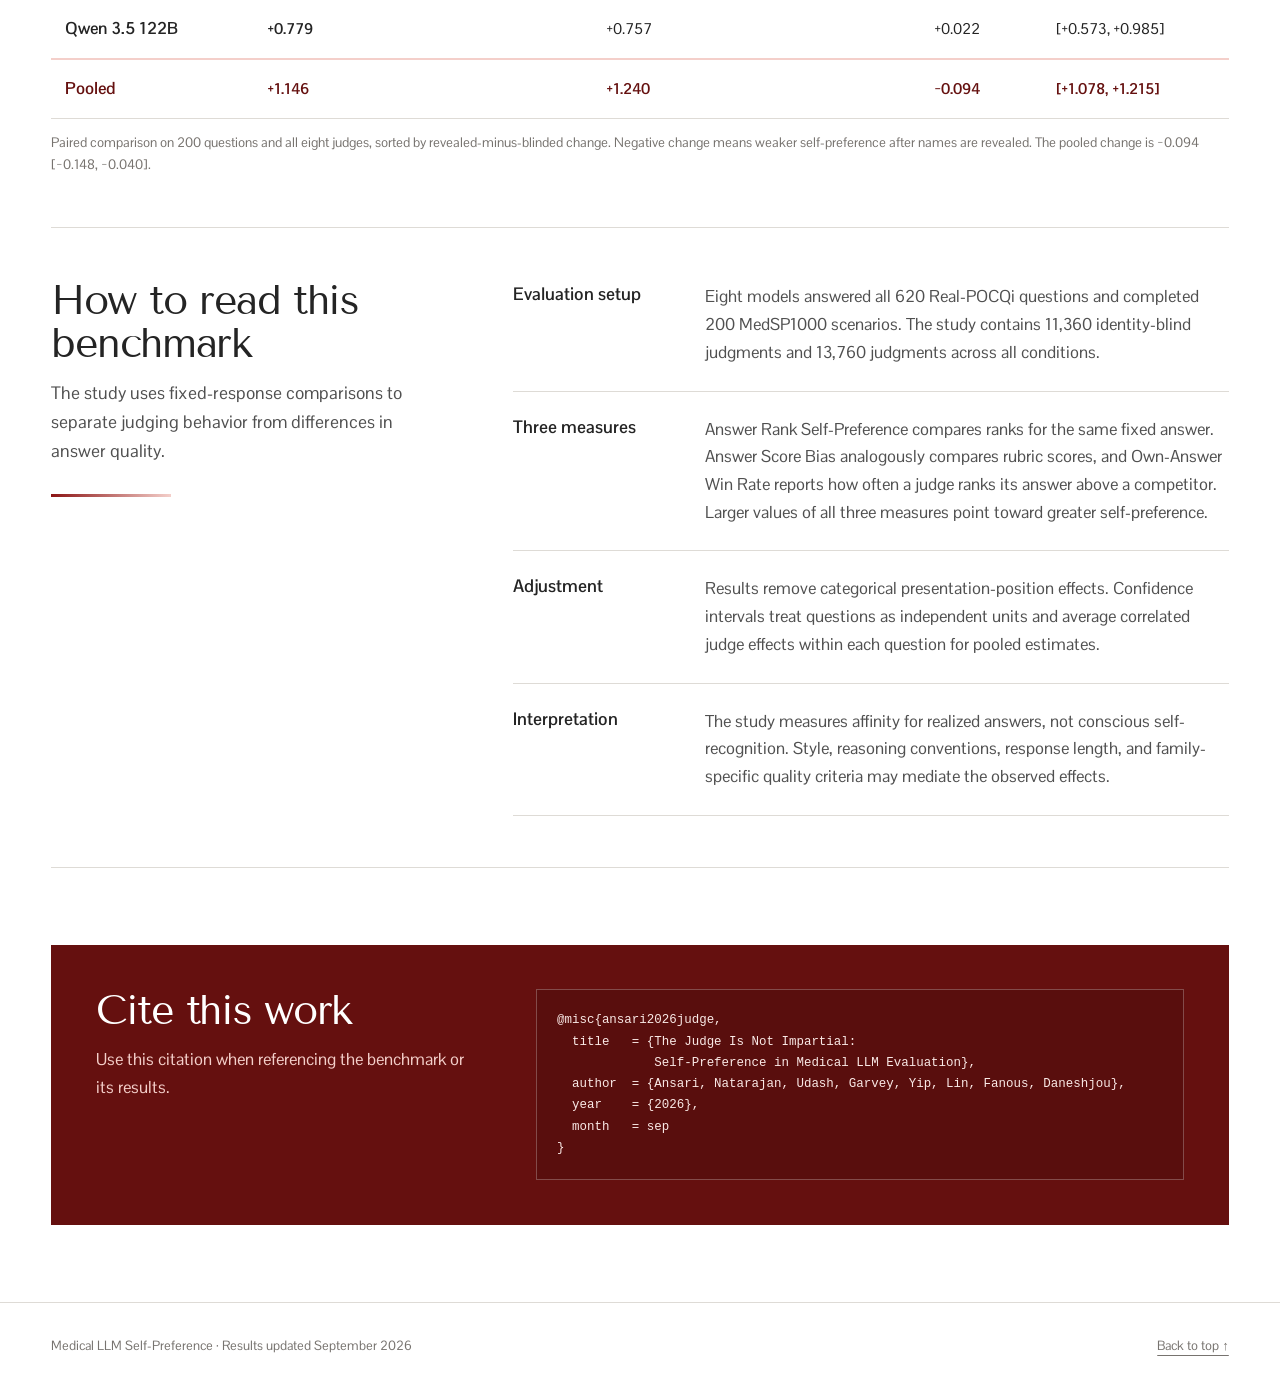
==== commit cade5b15: "Use title case in leaderboard navigation" ====
--- a/leaderboard/index.html
+++ b/leaderboard/index.html
@@ -15,11 +15,11 @@
 
     <header class="site-header">
       <nav class="site-nav" aria-label="Primary navigation">
-        <a href="#single-turn">Single turn</a>
-        <a href="#score-bias">Score bias</a>
-        <a href="#own-answer-win-rate">Own-answer win rate</a>
+        <a href="#single-turn">Single Turn</a>
+        <a href="#score-bias">Score Bias</a>
+        <a href="#own-answer-win-rate">Own-Answer Win Rate</a>
         <a href="#multi-turn">Multi-Turn</a>
-        <a href="#unblinded">Model unblinded</a>
+        <a href="#unblinded">Model Unblinded</a>
       </nav>
     </header>
 
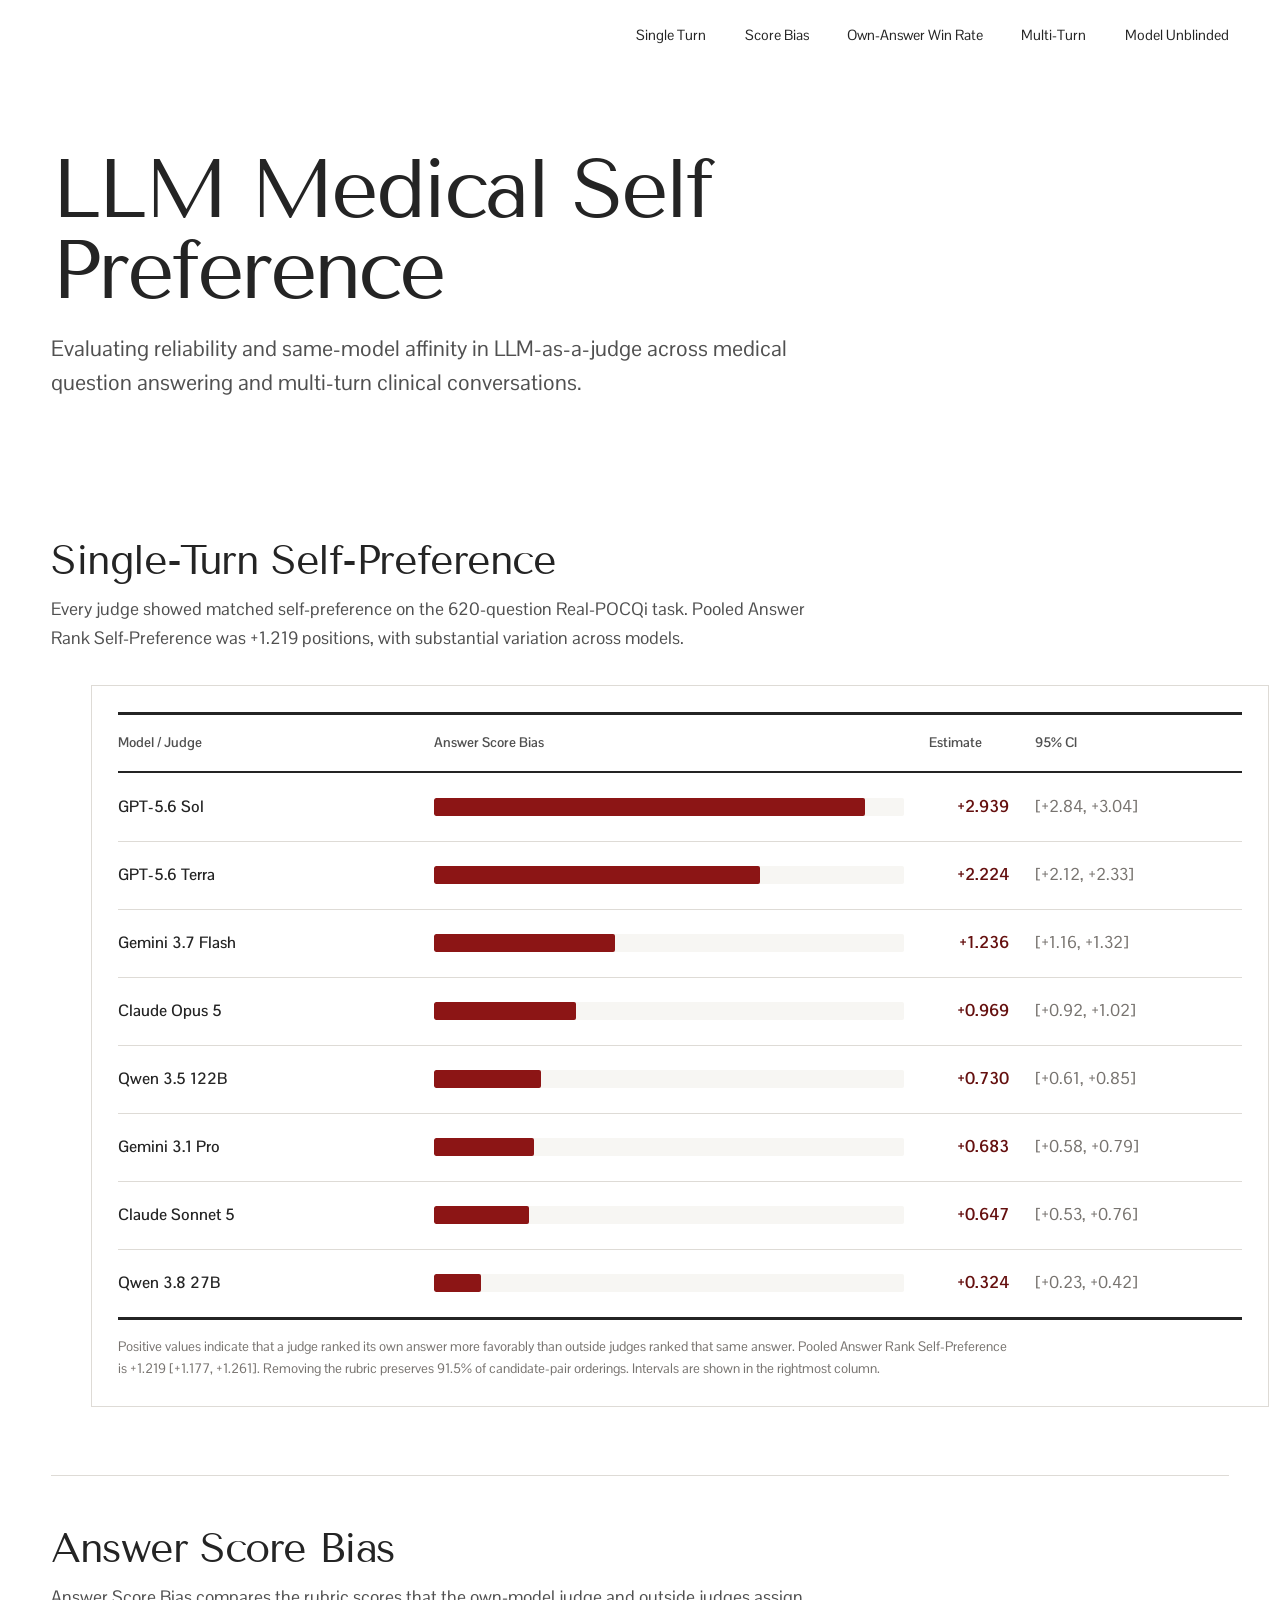
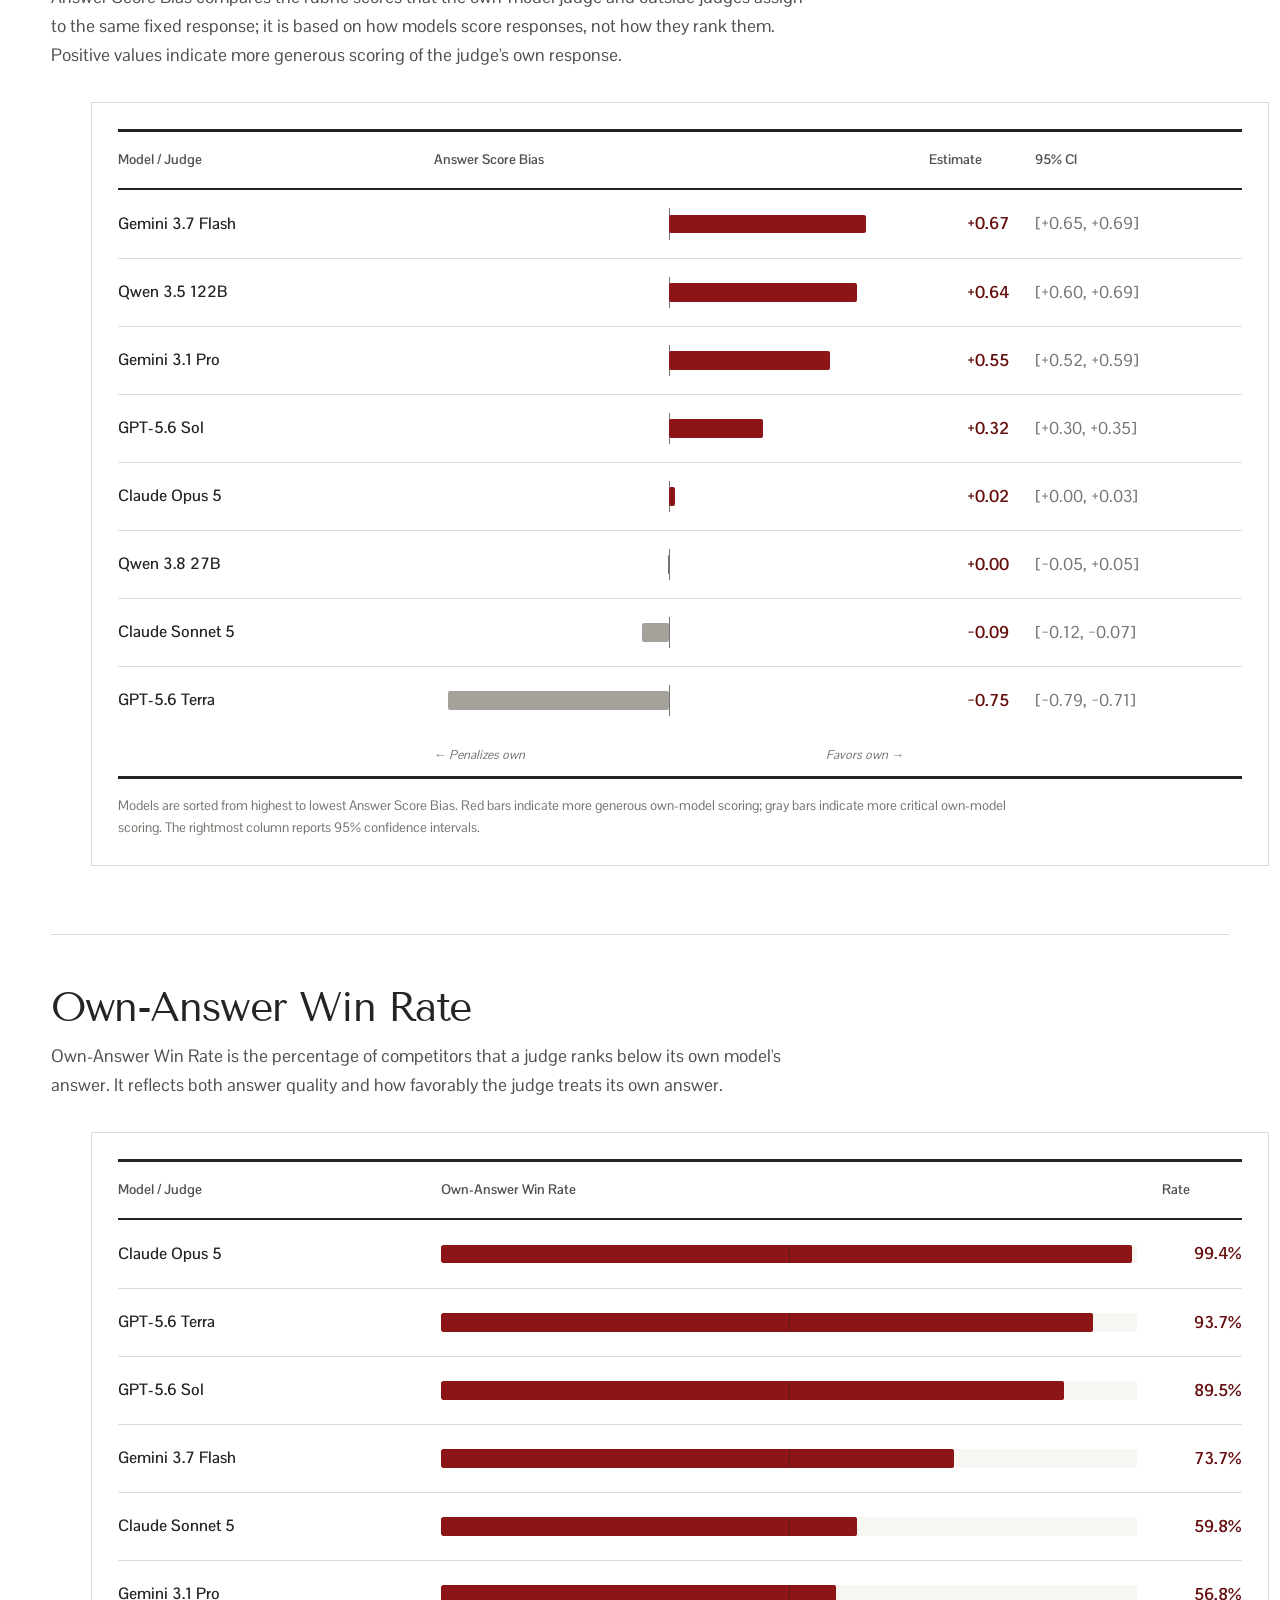
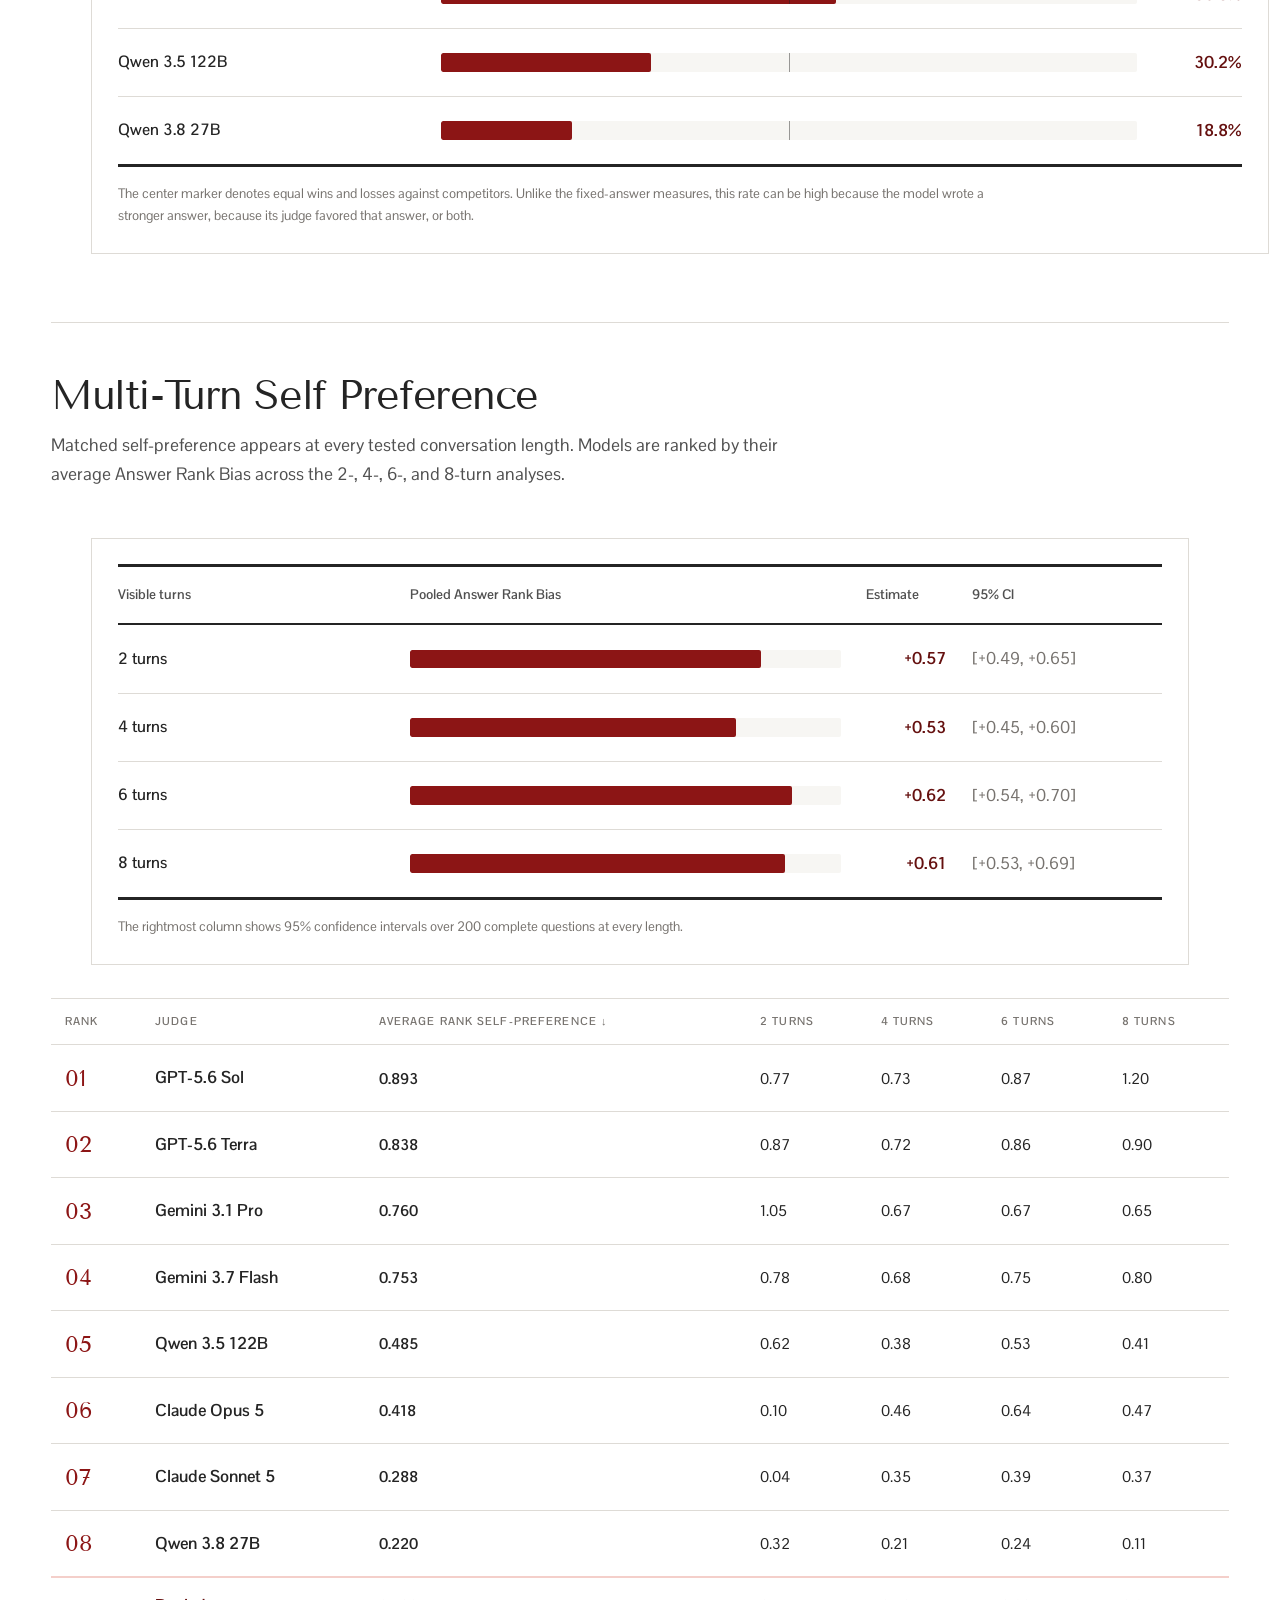
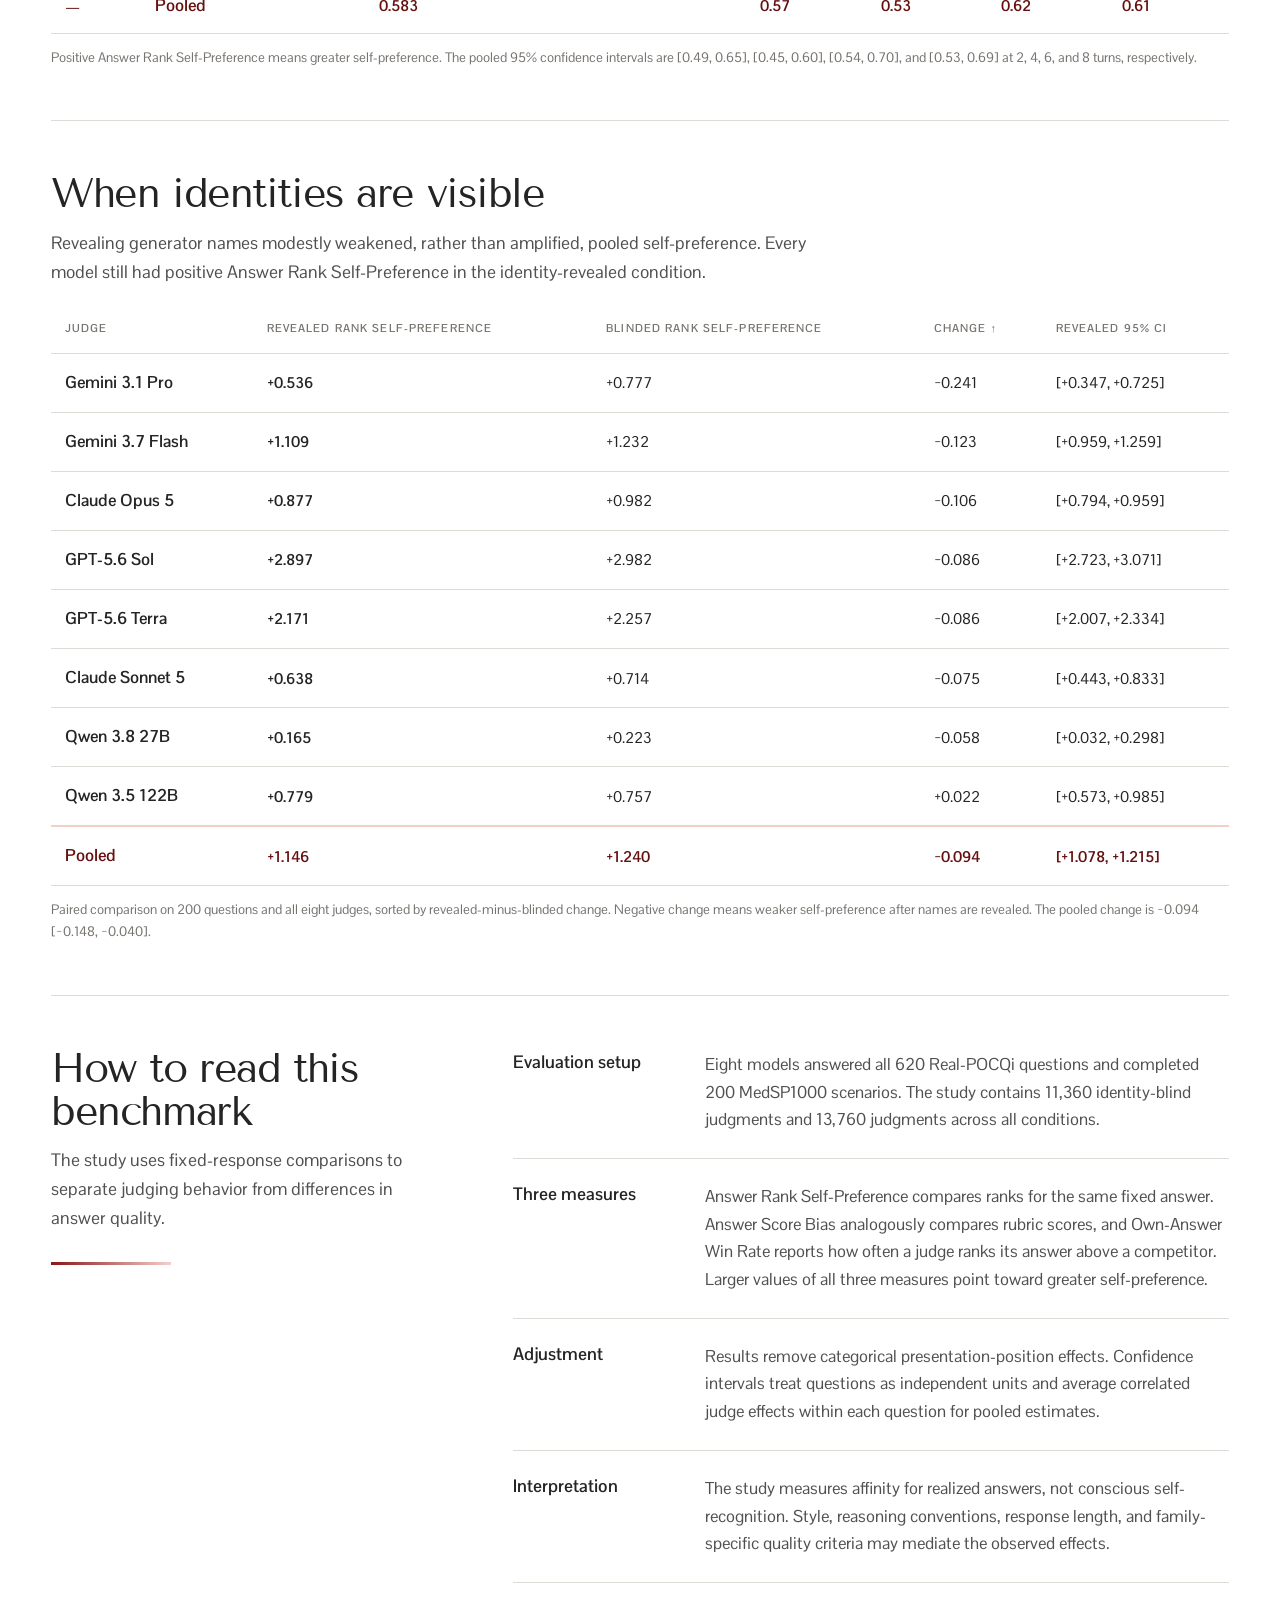
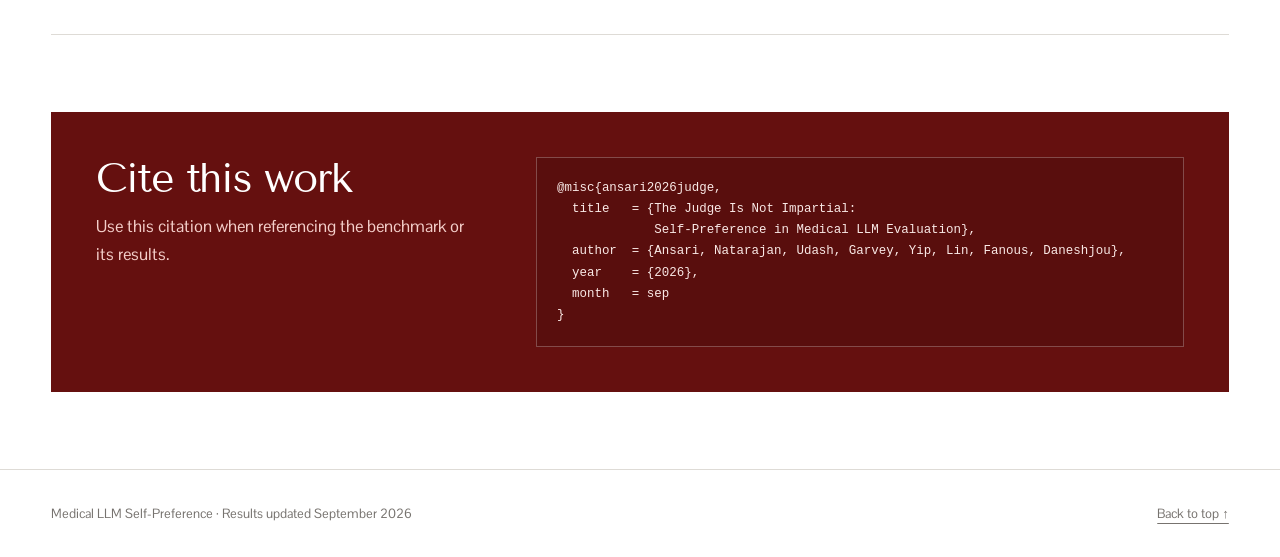
==== commit 4ff4559d: "Restyle leaderboard charts as data tables" ====
--- a/leaderboard/index.html
+++ b/leaderboard/index.html
@@ -36,7 +36,7 @@
 
       <section class="section" id="single-turn" aria-labelledby="single-turn-title">
         <div class="section-heading">
-          <h2 id="single-turn-title">Single-turn self-preference</h2>
+          <h2 id="single-turn-title">Single-Turn Self-Preference</h2>
           <p>
             Every judge showed matched self-preference on the 620-question
             Real-POCQi task. Pooled Answer Rank Self-Preference was +1.219
@@ -45,69 +45,30 @@
         </div>
 
         <figure class="figure-card figure-card--full">
-          <figcaption>
-            <span>
-              <strong>Answer Rank Self-Preference by judge</strong>
-              <small>Real-POCQi · higher values mean greater self-preference</small>
-            </span>
-            <span class="figure-number">Figure 01</span>
-          </figcaption>
-
-          <svg class="chart chart--wide" viewBox="0 0 1200 500" role="img" aria-labelledby="bar-title bar-desc">
-            <title id="bar-title">Vertical bar chart of single-turn Answer Rank Self-Preference by model</title>
-            <desc id="bar-desc">GPT-5.6 Sol has the largest Answer Rank Self-Preference at 2.939 positions and Qwen 3.8 27B the smallest at 0.324 positions. Error bars show 95% confidence intervals.</desc>
-            <g class="chart__grid">
-              <line x1="75" y1="350" x2="1135" y2="350" />
-              <line x1="75" y1="250" x2="1135" y2="250" />
-              <line x1="75" y1="150" x2="1135" y2="150" />
-              <line x1="75" y1="50" x2="1135" y2="50" />
-            </g>
-            <g class="chart__bars">
-              <rect class="bar bar--strong" x="108" y="56" width="64" height="294" rx="2" />
-              <rect class="bar bar--strong" x="238" y="128" width="64" height="222" rx="2" />
-              <rect class="bar bar--strong" x="368" y="226" width="64" height="124" rx="2" />
-              <rect class="bar bar--strong" x="498" y="253" width="64" height="97" rx="2" />
-              <rect class="bar bar--strong" x="628" y="277" width="64" height="73" rx="2" />
-              <rect class="bar bar--strong" x="758" y="282" width="64" height="68" rx="2" />
-              <rect class="bar bar--strong" x="888" y="285" width="64" height="65" rx="2" />
-              <rect class="bar bar--strong" x="1018" y="318" width="64" height="32" rx="2" />
-            </g>
-            <g class="chart__intervals">
-              <line x1="140" y1="46" x2="140" y2="66" /><line x1="130" y1="46" x2="150" y2="46" /><line x1="130" y1="66" x2="150" y2="66" />
-              <line x1="270" y1="118" x2="270" y2="138" /><line x1="260" y1="118" x2="280" y2="118" /><line x1="260" y1="138" x2="280" y2="138" />
-              <line x1="400" y1="218" x2="400" y2="235" /><line x1="390" y1="218" x2="410" y2="218" /><line x1="390" y1="235" x2="410" y2="235" />
-              <line x1="530" y1="248" x2="530" y2="258" /><line x1="520" y1="248" x2="540" y2="248" /><line x1="520" y1="258" x2="540" y2="258" />
-              <line x1="660" y1="265" x2="660" y2="289" /><line x1="650" y1="265" x2="670" y2="265" /><line x1="650" y1="289" x2="670" y2="289" />
-              <line x1="790" y1="271" x2="790" y2="293" /><line x1="780" y1="271" x2="800" y2="271" /><line x1="780" y1="293" x2="800" y2="293" />
-              <line x1="920" y1="274" x2="920" y2="297" /><line x1="910" y1="274" x2="930" y2="274" /><line x1="910" y1="297" x2="930" y2="297" />
-              <line x1="1050" y1="308" x2="1050" y2="327" /><line x1="1040" y1="308" x2="1060" y2="308" /><line x1="1040" y1="327" x2="1060" y2="327" />
-            </g>
-            <g class="chart__bar-values">
-              <text x="140" y="78">2.939</text><text x="270" y="150">2.224</text>
-              <text x="400" y="248">1.236</text><text x="530" y="275">0.969</text>
-              <text x="660" y="299">0.730</text><text x="790" y="304">0.683</text>
-              <text x="920" y="307">0.647</text><text x="1050" y="340">0.324</text>
-            </g>
-            <g class="chart__labels">
-              <text x="58" y="355">0</text><text x="58" y="255">1</text>
-              <text x="58" y="155">2</text><text x="58" y="55">3</text>
-              <text x="140" y="370" text-anchor="end" transform="rotate(-35 140 370)">GPT-5.6 Sol</text>
-              <text x="270" y="370" text-anchor="end" transform="rotate(-35 270 370)">GPT-5.6 Terra</text>
-              <text x="400" y="370" text-anchor="end" transform="rotate(-35 400 370)">Gemini 3.7 Flash</text>
-              <text x="530" y="370" text-anchor="end" transform="rotate(-35 530 370)">Claude Opus 5</text>
-              <text x="660" y="370" text-anchor="end" transform="rotate(-35 660 370)">Qwen 3.5 122B</text>
-              <text x="790" y="370" text-anchor="end" transform="rotate(-35 790 370)">Gemini 3.1 Pro</text>
-              <text x="920" y="370" text-anchor="end" transform="rotate(-35 920 370)">Claude Sonnet 5</text>
-              <text x="1050" y="370" text-anchor="end" transform="rotate(-35 1050 370)">Qwen 3.8 27B</text>
-              <text x="565" y="490">Judge model</text>
-              <text transform="translate(18 330) rotate(-90)">Answer Rank Self-Preference (positions)</text>
-            </g>
-          </svg>
+          <div class="data-chart" role="table" aria-label="Single-turn Answer Rank Self-Preference by judge">
+            <div class="data-chart__header" role="row">
+              <span role="columnheader">Model / Judge</span>
+              <span role="columnheader">Answer Score Bias</span>
+              <span role="columnheader">Estimate</span>
+              <span role="columnheader">95% CI</span>
+            </div>
+            <div class="data-chart__body" role="rowgroup">
+              <div class="data-chart__row" role="row"><span class="data-chart__name" role="rowheader">GPT-5.6 Sol</span><span class="bar-track" role="cell"><span class="bar-fill" style="--bar-size: 91.8%"></span></span><strong role="cell">+2.939</strong><span class="data-chart__ci" role="cell">[+2.84, +3.04]</span></div>
+              <div class="data-chart__row" role="row"><span class="data-chart__name" role="rowheader">GPT-5.6 Terra</span><span class="bar-track" role="cell"><span class="bar-fill" style="--bar-size: 69.5%"></span></span><strong role="cell">+2.224</strong><span class="data-chart__ci" role="cell">[+2.12, +2.33]</span></div>
+              <div class="data-chart__row" role="row"><span class="data-chart__name" role="rowheader">Gemini 3.7 Flash</span><span class="bar-track" role="cell"><span class="bar-fill" style="--bar-size: 38.6%"></span></span><strong role="cell">+1.236</strong><span class="data-chart__ci" role="cell">[+1.16, +1.32]</span></div>
+              <div class="data-chart__row" role="row"><span class="data-chart__name" role="rowheader">Claude Opus 5</span><span class="bar-track" role="cell"><span class="bar-fill" style="--bar-size: 30.3%"></span></span><strong role="cell">+0.969</strong><span class="data-chart__ci" role="cell">[+0.92, +1.02]</span></div>
+              <div class="data-chart__row" role="row"><span class="data-chart__name" role="rowheader">Qwen 3.5 122B</span><span class="bar-track" role="cell"><span class="bar-fill" style="--bar-size: 22.8%"></span></span><strong role="cell">+0.730</strong><span class="data-chart__ci" role="cell">[+0.61, +0.85]</span></div>
+              <div class="data-chart__row" role="row"><span class="data-chart__name" role="rowheader">Gemini 3.1 Pro</span><span class="bar-track" role="cell"><span class="bar-fill" style="--bar-size: 21.3%"></span></span><strong role="cell">+0.683</strong><span class="data-chart__ci" role="cell">[+0.58, +0.79]</span></div>
+              <div class="data-chart__row" role="row"><span class="data-chart__name" role="rowheader">Claude Sonnet 5</span><span class="bar-track" role="cell"><span class="bar-fill" style="--bar-size: 20.2%"></span></span><strong role="cell">+0.647</strong><span class="data-chart__ci" role="cell">[+0.53, +0.76]</span></div>
+              <div class="data-chart__row" role="row"><span class="data-chart__name" role="rowheader">Qwen 3.8 27B</span><span class="bar-track" role="cell"><span class="bar-fill" style="--bar-size: 10.1%"></span></span><strong role="cell">+0.324</strong><span class="data-chart__ci" role="cell">[+0.23, +0.42]</span></div>
+            </div>
+          </div>
           <p class="figure-caption">
             Positive values indicate that a judge ranked its own answer more
             favorably than outside judges ranked that same answer. Pooled Answer
             Rank Self-Preference is +1.219 [+1.177, +1.261]. Removing the rubric
-            preserves 91.5% of candidate-pair orderings.
+            preserves 91.5% of candidate-pair orderings. Intervals are shown in
+            the rightmost column.
           </p>
         </figure>
       </section>
@@ -116,71 +77,39 @@
         <div class="section-heading">
           <h2 id="score-bias-title">Answer Score Bias</h2>
           <p>
-            Answer Score Bias compares how the own-model judge and outside
-            judges score the same fixed answer. Positive values indicate more
-            generous scoring of the judge's own answer.
+            Answer Score Bias compares the rubric scores that the own-model
+            judge and outside judges assign to the same fixed response; it is
+            based on how models score responses, not how they rank them.
+            Positive values indicate more generous scoring of the judge's own
+            response.
           </p>
         </div>
 
         <figure class="figure-card figure-card--full">
-          <svg class="chart chart--wide" viewBox="0 0 1200 520" role="img" aria-labelledby="score-chart-title score-chart-desc">
-            <title id="score-chart-title">Vertical bar chart of Real-POCQi Answer Score Bias by judge</title>
-            <desc id="score-chart-desc">Answer Score Bias ranges from positive 0.67 for Gemini 3.7 Flash to negative 0.75 for GPT-5.6 Terra. Error bars show 95% confidence intervals.</desc>
-            <g class="chart__grid">
-              <line x1="75" y1="70" x2="1135" y2="70" />
-              <line x1="75" y1="150" x2="1135" y2="150" />
-              <line class="chart__zero" x1="75" y1="230" x2="1135" y2="230" />
-              <line x1="75" y1="310" x2="1135" y2="310" />
-              <line x1="75" y1="390" x2="1135" y2="390" />
-            </g>
-            <g class="chart__bars">
-              <rect class="bar bar--strong" x="108" y="96" width="64" height="134" rx="2" />
-              <rect class="bar bar--strong" x="238" y="102" width="64" height="128" rx="2" />
-              <rect class="bar bar--strong" x="368" y="120" width="64" height="110" rx="2" />
-              <rect class="bar bar--strong" x="498" y="166" width="64" height="64" rx="2" />
-              <rect class="bar bar--strong" x="628" y="226" width="64" height="4" rx="2" />
-              <rect class="bar bar--zero" x="758" y="229" width="64" height="2" rx="1" />
-              <rect class="bar bar--negative" x="888" y="230" width="64" height="18" rx="2" />
-              <rect class="bar bar--negative" x="1018" y="230" width="64" height="150" rx="2" />
-            </g>
-            <g class="chart__intervals">
-              <line x1="140" y1="92" x2="140" y2="100" /><line x1="130" y1="92" x2="150" y2="92" /><line x1="130" y1="100" x2="150" y2="100" />
-              <line x1="270" y1="92" x2="270" y2="110" /><line x1="260" y1="92" x2="280" y2="92" /><line x1="260" y1="110" x2="280" y2="110" />
-              <line x1="400" y1="112" x2="400" y2="126" /><line x1="390" y1="112" x2="410" y2="112" /><line x1="390" y1="126" x2="410" y2="126" />
-              <line x1="530" y1="160" x2="530" y2="170" /><line x1="520" y1="160" x2="540" y2="160" /><line x1="520" y1="170" x2="540" y2="170" />
-              <line x1="660" y1="224" x2="660" y2="230" /><line x1="650" y1="224" x2="670" y2="224" /><line x1="650" y1="230" x2="670" y2="230" />
-              <line x1="790" y1="220" x2="790" y2="240" /><line x1="780" y1="220" x2="800" y2="220" /><line x1="780" y1="240" x2="800" y2="240" />
-              <line x1="920" y1="244" x2="920" y2="254" /><line x1="910" y1="244" x2="930" y2="244" /><line x1="910" y1="254" x2="930" y2="254" />
-              <line x1="1050" y1="372" x2="1050" y2="388" /><line x1="1040" y1="372" x2="1060" y2="372" /><line x1="1040" y1="388" x2="1060" y2="388" />
-            </g>
-            <g class="chart__bar-values">
-              <text x="140" y="118">+0.67</text><text x="270" y="124">+0.64</text>
-              <text x="400" y="142">+0.55</text><text x="530" y="188">+0.32</text>
-              <text x="1050" y="252">−0.75</text>
-            </g>
-            <g class="chart__values chart__values--centered">
-              <text x="660" y="217">+0.02</text><text x="790" y="214">0.00</text>
-              <text x="920" y="270">−0.09</text>
-            </g>
-            <g class="chart__labels">
-              <text x="45" y="75">+0.8</text><text x="45" y="155">+0.4</text>
-              <text x="58" y="235">0</text><text x="45" y="315">−0.4</text><text x="45" y="395">−0.8</text>
-              <text x="140" y="410" text-anchor="end" transform="rotate(-35 140 410)">Gemini 3.7 Flash</text>
-              <text x="270" y="410" text-anchor="end" transform="rotate(-35 270 410)">Qwen 3.5 122B</text>
-              <text x="400" y="410" text-anchor="end" transform="rotate(-35 400 410)">Gemini 3.1 Pro</text>
-              <text x="530" y="410" text-anchor="end" transform="rotate(-35 530 410)">GPT-5.6 Sol</text>
-              <text x="660" y="410" text-anchor="end" transform="rotate(-35 660 410)">Claude Opus 5</text>
-              <text x="790" y="410" text-anchor="end" transform="rotate(-35 790 410)">Qwen 3.8 27B</text>
-              <text x="920" y="410" text-anchor="end" transform="rotate(-35 920 410)">Claude Sonnet 5</text>
-              <text x="1050" y="410" text-anchor="end" transform="rotate(-35 1050 410)">GPT-5.6 Terra</text>
-              <text x="565" y="510">Judge model</text>
-              <text transform="translate(18 318) rotate(-90)">Answer Score Bias (0–5 scale)</text>
-            </g>
-          </svg>
+          <div class="data-chart data-chart--diverging" role="table" aria-label="Real-POCQi Answer Score Bias by judge">
+            <div class="data-chart__header" role="row">
+              <span role="columnheader">Model / Judge</span>
+              <span role="columnheader">Answer Score Bias</span>
+              <span role="columnheader">Estimate</span>
+              <span role="columnheader">95% CI</span>
+            </div>
+            <div class="data-chart__body" role="rowgroup">
+              <div class="data-chart__row" role="row"><span class="data-chart__name" role="rowheader">Gemini 3.7 Flash</span><span class="bar-track bar-track--diverging" role="cell"><span class="bar-fill bar-fill--positive" style="--bar-size: 41.9%"></span></span><strong role="cell">+0.67</strong><span class="data-chart__ci" role="cell">[+0.65, +0.69]</span></div>
+              <div class="data-chart__row" role="row"><span class="data-chart__name" role="rowheader">Qwen 3.5 122B</span><span class="bar-track bar-track--diverging" role="cell"><span class="bar-fill bar-fill--positive" style="--bar-size: 40%"></span></span><strong role="cell">+0.64</strong><span class="data-chart__ci" role="cell">[+0.60, +0.69]</span></div>
+              <div class="data-chart__row" role="row"><span class="data-chart__name" role="rowheader">Gemini 3.1 Pro</span><span class="bar-track bar-track--diverging" role="cell"><span class="bar-fill bar-fill--positive" style="--bar-size: 34.4%"></span></span><strong role="cell">+0.55</strong><span class="data-chart__ci" role="cell">[+0.52, +0.59]</span></div>
+              <div class="data-chart__row" role="row"><span class="data-chart__name" role="rowheader">GPT-5.6 Sol</span><span class="bar-track bar-track--diverging" role="cell"><span class="bar-fill bar-fill--positive" style="--bar-size: 20%"></span></span><strong role="cell">+0.32</strong><span class="data-chart__ci" role="cell">[+0.30, +0.35]</span></div>
+              <div class="data-chart__row" role="row"><span class="data-chart__name" role="rowheader">Claude Opus 5</span><span class="bar-track bar-track--diverging" role="cell"><span class="bar-fill bar-fill--positive" style="--bar-size: 1.25%"></span></span><strong role="cell">+0.02</strong><span class="data-chart__ci" role="cell">[+0.00, +0.03]</span></div>
+              <div class="data-chart__row" role="row"><span class="data-chart__name" role="rowheader">Qwen 3.8 27B</span><span class="bar-track bar-track--diverging" role="cell"><span class="bar-fill bar-fill--zero" style="--bar-size: 2px"></span></span><strong role="cell">+0.00</strong><span class="data-chart__ci" role="cell">[−0.05, +0.05]</span></div>
+              <div class="data-chart__row" role="row"><span class="data-chart__name" role="rowheader">Claude Sonnet 5</span><span class="bar-track bar-track--diverging" role="cell"><span class="bar-fill bar-fill--negative" style="--bar-size: 5.6%"></span></span><strong role="cell">−0.09</strong><span class="data-chart__ci" role="cell">[−0.12, −0.07]</span></div>
+              <div class="data-chart__row" role="row"><span class="data-chart__name" role="rowheader">GPT-5.6 Terra</span><span class="bar-track bar-track--diverging" role="cell"><span class="bar-fill bar-fill--negative" style="--bar-size: 46.9%"></span></span><strong role="cell">−0.75</strong><span class="data-chart__ci" role="cell">[−0.79, −0.71]</span></div>
+            </div>
+            <div class="data-chart__direction" aria-hidden="true"><span>← Penalizes own</span><span>Favors own →</span></div>
+          </div>
           <p class="figure-caption">
             Models are sorted from highest to lowest Answer Score Bias. Red bars
             indicate more generous own-model scoring; gray bars indicate more
-            critical own-model scoring. Error bars show 95% confidence intervals.
+            critical own-model scoring. The rightmost column reports 95%
+            confidence intervals.
           </p>
         </figure>
       </section>
@@ -196,49 +125,25 @@
         </div>
 
         <figure class="figure-card figure-card--full">
-          <svg class="chart chart--wide" viewBox="0 0 1200 500" role="img" aria-labelledby="win-chart-title win-chart-desc">
-            <title id="win-chart-title">Vertical bar chart of Real-POCQi Own-Answer Win Rate by judge</title>
-            <desc id="win-chart-desc">Own-Answer Win Rate ranges from 99.4 percent for Claude Opus 5 to 18.8 percent for Qwen 3.8 27B.</desc>
-            <g class="chart__grid">
-              <line x1="75" y1="350" x2="1135" y2="350" />
-              <line x1="75" y1="275" x2="1135" y2="275" />
-              <line class="chart__reference" x1="75" y1="200" x2="1135" y2="200" />
-              <line x1="75" y1="125" x2="1135" y2="125" />
-              <line x1="75" y1="50" x2="1135" y2="50" />
-            </g>
-            <g class="chart__bars">
-              <rect class="bar bar--strong" x="108" y="52" width="64" height="298" rx="2" />
-              <rect class="bar bar--strong" x="238" y="69" width="64" height="281" rx="2" />
-              <rect class="bar bar--strong" x="368" y="81" width="64" height="269" rx="2" />
-              <rect class="bar bar--strong" x="498" y="129" width="64" height="221" rx="2" />
-              <rect class="bar bar--strong" x="628" y="171" width="64" height="179" rx="2" />
-              <rect class="bar bar--strong" x="758" y="180" width="64" height="170" rx="2" />
-              <rect class="bar bar--strong" x="888" y="259" width="64" height="91" rx="2" />
-              <rect class="bar bar--strong" x="1018" y="294" width="64" height="56" rx="2" />
-            </g>
-            <g class="chart__bar-values">
-              <text x="140" y="74">99.4%</text><text x="270" y="91">93.7%</text>
-              <text x="400" y="103">89.5%</text><text x="530" y="151">73.7%</text>
-              <text x="660" y="193">59.8%</text><text x="790" y="202">56.8%</text>
-              <text x="920" y="281">30.2%</text><text x="1050" y="316">18.8%</text>
-            </g>
-            <g class="chart__labels">
-              <text x="46" y="355">0%</text><text x="38" y="280">25%</text>
-              <text x="38" y="205">50%</text><text x="38" y="130">75%</text><text x="30" y="55">100%</text>
-              <text x="140" y="370" text-anchor="end" transform="rotate(-35 140 370)">Claude Opus 5</text>
-              <text x="270" y="370" text-anchor="end" transform="rotate(-35 270 370)">GPT-5.6 Terra</text>
-              <text x="400" y="370" text-anchor="end" transform="rotate(-35 400 370)">GPT-5.6 Sol</text>
-              <text x="530" y="370" text-anchor="end" transform="rotate(-35 530 370)">Gemini 3.7 Flash</text>
-              <text x="660" y="370" text-anchor="end" transform="rotate(-35 660 370)">Claude Sonnet 5</text>
-              <text x="790" y="370" text-anchor="end" transform="rotate(-35 790 370)">Gemini 3.1 Pro</text>
-              <text x="920" y="370" text-anchor="end" transform="rotate(-35 920 370)">Qwen 3.5 122B</text>
-              <text x="1050" y="370" text-anchor="end" transform="rotate(-35 1050 370)">Qwen 3.8 27B</text>
-              <text x="565" y="490">Judge model</text>
-              <text transform="translate(18 305) rotate(-90)">Own-Answer Win Rate</text>
-            </g>
-          </svg>
+          <div class="data-chart data-chart--simple" role="table" aria-label="Real-POCQi Own-Answer Win Rate by judge">
+            <div class="data-chart__header" role="row">
+              <span role="columnheader">Model / Judge</span>
+              <span role="columnheader">Own-Answer Win Rate</span>
+              <span role="columnheader">Rate</span>
+            </div>
+            <div class="data-chart__body" role="rowgroup">
+              <div class="data-chart__row" role="row"><span class="data-chart__name" role="rowheader">Claude Opus 5</span><span class="bar-track bar-track--reference" role="cell"><span class="bar-fill" style="--bar-size: 99.4%"></span></span><strong role="cell">99.4%</strong></div>
+              <div class="data-chart__row" role="row"><span class="data-chart__name" role="rowheader">GPT-5.6 Terra</span><span class="bar-track bar-track--reference" role="cell"><span class="bar-fill" style="--bar-size: 93.7%"></span></span><strong role="cell">93.7%</strong></div>
+              <div class="data-chart__row" role="row"><span class="data-chart__name" role="rowheader">GPT-5.6 Sol</span><span class="bar-track bar-track--reference" role="cell"><span class="bar-fill" style="--bar-size: 89.5%"></span></span><strong role="cell">89.5%</strong></div>
+              <div class="data-chart__row" role="row"><span class="data-chart__name" role="rowheader">Gemini 3.7 Flash</span><span class="bar-track bar-track--reference" role="cell"><span class="bar-fill" style="--bar-size: 73.7%"></span></span><strong role="cell">73.7%</strong></div>
+              <div class="data-chart__row" role="row"><span class="data-chart__name" role="rowheader">Claude Sonnet 5</span><span class="bar-track bar-track--reference" role="cell"><span class="bar-fill" style="--bar-size: 59.8%"></span></span><strong role="cell">59.8%</strong></div>
+              <div class="data-chart__row" role="row"><span class="data-chart__name" role="rowheader">Gemini 3.1 Pro</span><span class="bar-track bar-track--reference" role="cell"><span class="bar-fill" style="--bar-size: 56.8%"></span></span><strong role="cell">56.8%</strong></div>
+              <div class="data-chart__row" role="row"><span class="data-chart__name" role="rowheader">Qwen 3.5 122B</span><span class="bar-track bar-track--reference" role="cell"><span class="bar-fill" style="--bar-size: 30.2%"></span></span><strong role="cell">30.2%</strong></div>
+              <div class="data-chart__row" role="row"><span class="data-chart__name" role="rowheader">Qwen 3.8 27B</span><span class="bar-track bar-track--reference" role="cell"><span class="bar-fill" style="--bar-size: 18.8%"></span></span><strong role="cell">18.8%</strong></div>
+            </div>
+          </div>
           <p class="figure-caption">
-            The dashed 50% line marks equal wins and losses against competitors.
+            The center marker denotes equal wins and losses against competitors.
             Unlike the fixed-answer measures, this rate can be high because the
             model wrote a stronger answer, because its judge favored that answer,
             or both.
@@ -251,51 +156,28 @@
           <h2 id="multi-turn-title">Multi-Turn Self Preference</h2>
           <p>
             Matched self-preference appears at every tested conversation length.
-            Models are ranked by their average Answer Rank Self-Preference
+            Models are ranked by their average Answer Rank Bias
             across the 2-, 4-, 6-, and 8-turn analyses.
           </p>
         </div>
 
         <div class="result-layout">
           <figure class="figure-card">
-            <figcaption>
-              <span><strong>Answer Rank Self-Preference by length</strong><small>MedSP1000 · eight judges</small></span>
-              <span class="figure-number">Figure 02</span>
-            </figcaption>
-            <svg class="chart" viewBox="0 0 520 360" role="img" aria-labelledby="turn-title turn-desc">
-              <title id="turn-title">Bar chart of Answer Rank Self-Preference by visible conversation turns</title>
-              <desc id="turn-desc">Answer Rank Self-Preference is 0.57 at two turns, 0.53 at four, 0.62 at six, and 0.61 at eight turns.</desc>
-              <g class="chart__grid">
-                <line x1="68" y1="50" x2="68" y2="300" /><line x1="68" y1="300" x2="480" y2="300" />
-                <line x1="68" y1="264" x2="480" y2="264" /><line x1="68" y1="193" x2="480" y2="193" />
-                <line x1="68" y1="121" x2="480" y2="121" /><line x1="68" y1="50" x2="480" y2="50" />
-              </g>
-              <g class="chart__bars">
-                <rect class="bar bar--strong" x="66" y="143" width="48" height="157" rx="2" />
-                <rect class="bar bar--strong" x="186" y="171" width="48" height="129" rx="2" />
-                <rect class="bar bar--strong" x="306" y="107" width="48" height="193" rx="2" />
-                <rect class="bar bar--strong" x="426" y="114" width="48" height="186" rx="2" />
-              </g>
-              <g class="chart__intervals">
-                <line x1="90" y1="86" x2="90" y2="200" /><line x1="82" y1="86" x2="98" y2="86" /><line x1="82" y1="200" x2="98" y2="200" />
-                <line x1="210" y1="121" x2="210" y2="229" /><line x1="202" y1="121" x2="218" y2="121" /><line x1="202" y1="229" x2="218" y2="229" />
-                <line x1="330" y1="50" x2="330" y2="164" /><line x1="322" y1="50" x2="338" y2="50" /><line x1="322" y1="164" x2="338" y2="164" />
-                <line x1="450" y1="57" x2="450" y2="171" /><line x1="442" y1="57" x2="458" y2="57" /><line x1="442" y1="171" x2="458" y2="171" />
-              </g>
-              <g class="chart__bar-values">
-                <text x="90" y="165">0.57</text><text x="210" y="193">0.53</text>
-                <text x="330" y="129">0.62</text><text x="450" y="136">0.61</text>
-              </g>
-              <g class="chart__labels">
-                <text x="38" y="269">0.4</text><text x="38" y="198">0.5</text>
-                <text x="38" y="126">0.6</text><text x="38" y="55">0.7</text>
-                <text x="86" y="326">2</text><text x="206" y="326">4</text>
-                <text x="326" y="326">6</text><text x="446" y="326">8</text>
-                <text x="210" y="350">Visible turns</text>
-                <text transform="translate(17 294) rotate(-90)">Answer Rank Self-Preference</text>
-              </g>
-            </svg>
-            <p class="figure-caption">Error bars show 95% confidence intervals over 200 complete questions at every length.</p>
+            <div class="data-chart data-chart--turns" role="table" aria-label="Answer Rank Self-Preference by visible conversation turns">
+              <div class="data-chart__header" role="row">
+                <span role="columnheader">Visible turns</span>
+                <span role="columnheader">Pooled Answer Rank Bias</span>
+                <span role="columnheader">Estimate</span>
+                <span role="columnheader">95% CI</span>
+              </div>
+              <div class="data-chart__body" role="rowgroup">
+                <div class="data-chart__row" role="row"><span class="data-chart__name" role="rowheader">2 turns</span><span class="bar-track" role="cell"><span class="bar-fill" style="--bar-size: 81.4%"></span></span><strong role="cell">+0.57</strong><span class="data-chart__ci" role="cell">[+0.49, +0.65]</span></div>
+                <div class="data-chart__row" role="row"><span class="data-chart__name" role="rowheader">4 turns</span><span class="bar-track" role="cell"><span class="bar-fill" style="--bar-size: 75.7%"></span></span><strong role="cell">+0.53</strong><span class="data-chart__ci" role="cell">[+0.45, +0.60]</span></div>
+                <div class="data-chart__row" role="row"><span class="data-chart__name" role="rowheader">6 turns</span><span class="bar-track" role="cell"><span class="bar-fill" style="--bar-size: 88.6%"></span></span><strong role="cell">+0.62</strong><span class="data-chart__ci" role="cell">[+0.54, +0.70]</span></div>
+                <div class="data-chart__row" role="row"><span class="data-chart__name" role="rowheader">8 turns</span><span class="bar-track" role="cell"><span class="bar-fill" style="--bar-size: 87.1%"></span></span><strong role="cell">+0.61</strong><span class="data-chart__ci" role="cell">[+0.53, +0.69]</span></div>
+              </div>
+            </div>
+            <p class="figure-caption">The rightmost column shows 95% confidence intervals over 200 complete questions at every length.</p>
           </figure>
 
           <div class="table-wrap table-wrap--compact" tabindex="0" aria-label="Scrollable multi-turn results table">
--- a/leaderboard/styles.css
+++ b/leaderboard/styles.css
@@ -296,77 +296,144 @@
   text-transform: uppercase;
 }
 
-.chart {
+.data-chart {
+  margin-bottom: 1rem;
+  border-top: 3px solid var(--ink);
+  border-bottom: 3px solid var(--ink);
+  font-variant-numeric: tabular-nums;
+}
+
+.data-chart__header,
+.data-chart__row {
+  display: grid;
+  grid-template-columns: minmax(12rem, 1.05fr) minmax(16rem, 1.7fr) 5rem minmax(8.5rem, 0.75fr);
+  gap: clamp(0.8rem, 2vw, 2rem);
+  align-items: center;
+}
+
+.data-chart__header {
+  min-height: 3.5rem;
+  color: var(--body);
+  font-size: 0.85rem;
+  font-weight: 700;
+}
+
+.data-chart__body {
+  border-top: 2px solid var(--ink);
+}
+
+.data-chart__row {
+  min-height: 4.25rem;
+  border-top: 1px solid var(--line);
+}
+
+.data-chart__row:first-child {
+  border-top: 0;
+}
+
+.data-chart__name {
+  font-size: 1rem;
+  font-weight: 600;
+}
+
+.data-chart__row > strong {
+  color: var(--cardinal-dark);
+  font-size: 1.05rem;
+  text-align: right;
+}
+
+.data-chart__ci {
+  color: var(--muted);
+  white-space: nowrap;
+}
+
+.bar-track {
+  position: relative;
+  display: block;
   width: 100%;
-  height: auto;
-  margin: 0.9rem 0 0.5rem;
+  height: 1.15rem;
+  overflow: hidden;
+  border-radius: 2px;
+  background: var(--wash);
+}
+
+.bar-fill {
+  position: absolute;
+  inset: 0 auto 0 0;
+  width: var(--bar-size);
+  min-width: 2px;
+  border-radius: inherit;
+  background: var(--cardinal);
+}
+
+.bar-track--reference::after {
+  content: "";
+  position: absolute;
+  z-index: 2;
+  top: -0.15rem;
+  bottom: -0.15rem;
+  left: 50%;
+  width: 1px;
+  background: rgb(36 36 36 / 45%);
+}
+
+.bar-track--diverging {
   overflow: visible;
-}
-
-.chart--wide {
-  max-width: none;
-  margin-inline: auto;
-}
-
-.chart__grid line {
-  stroke: var(--line);
-  stroke-width: 1;
-}
-
-.chart__grid .chart__zero {
-  stroke: var(--ink);
-  stroke-dasharray: 4 5;
-}
-
-.chart__labels {
-  fill: var(--muted);
-  font-family: var(--sans);
-  font-size: 13px;
-}
-
-.bar {
-  fill: var(--cardinal-soft);
-}
-
-.bar--strong {
-  fill: var(--cardinal);
-}
-
-.bar--negative {
-  fill: #a5a29c;
-}
-
-.bar--zero {
-  fill: var(--muted);
-}
-
-.chart__values {
-  fill: var(--cardinal-dark);
-  font-family: var(--sans);
-  font-size: 12px;
-  font-weight: 700;
-}
-
-.chart__values--centered {
-  text-anchor: middle;
-}
-
-.chart__bar-values {
-  fill: var(--white);
-  font-family: var(--sans);
-  font-size: 13px;
-  font-weight: 700;
-  text-anchor: middle;
-}
-
-.chart__intervals line {
-  stroke: var(--cardinal-dark);
-  stroke-width: 2;
-}
-
-.chart__grid .chart__reference {
-  stroke: var(--cardinal-dark);
-  stroke-dasharray: 6 6;
+  background: transparent;
+}
+
+.bar-track--diverging::before {
+  content: "";
+  position: absolute;
+  top: -0.4rem;
+  bottom: -0.4rem;
+  left: 50%;
+  width: 1px;
+  background: var(--muted);
+}
+
+.bar-fill--positive {
+  left: 50%;
+  background: var(--cardinal);
+}
+
+.bar-fill--negative {
+  right: 50%;
+  left: auto;
+  background: #a5a29c;
+}
+
+.bar-fill--zero {
+  left: calc(50% - 1px);
+  background: var(--muted);
+}
+
+.data-chart__direction {
+  display: grid;
+  grid-template-columns: minmax(12rem, 1.05fr) minmax(16rem, 1.7fr) 5rem minmax(8.5rem, 0.75fr);
+  gap: clamp(0.8rem, 2vw, 2rem);
+  min-height: 2.6rem;
+  align-items: center;
+  color: var(--muted);
+  font-size: 0.78rem;
+  font-style: italic;
+}
+
+.data-chart__direction span:first-child {
+  grid-column: 2;
+  grid-row: 1;
+  justify-self: start;
+}
+
+.data-chart__direction span:last-child {
+  grid-column: 2;
+  grid-row: 1;
+  justify-self: end;
+}
+
+.data-chart--simple .data-chart__header,
+.data-chart--simple .data-chart__row {
+  grid-template-columns: minmax(12rem, 1.05fr) minmax(16rem, 2.45fr) 5rem;
 }
 
 .figure-caption {
@@ -400,8 +467,8 @@
 
 .result-layout {
   display: grid;
-  grid-template-columns: minmax(18rem, 0.72fr) minmax(32rem, 1.28fr);
-  gap: 0.9rem;
+  grid-template-columns: 1fr;
+  gap: 1rem;
   align-items: start;
 }
 
@@ -582,6 +649,61 @@
   }
 }
 
+@media (max-width: 760px) {
+  .data-chart__header {
+    position: absolute;
+    width: 1px;
+    height: 1px;
+    padding: 0;
+    overflow: hidden;
+    clip: rect(0 0 0 0);
+    white-space: nowrap;
+    border: 0;
+  }
+
+  .data-chart__body {
+    border-top: 0;
+  }
+
+  .data-chart__row,
+  .data-chart--simple .data-chart__row {
+    min-height: 0;
+    padding: 0.8rem 0;
+    grid-template-columns: minmax(0, 1fr) auto;
+    grid-template-areas:
+      "name value"
+      "ci ci"
+      "bar bar";
+    gap: 0.35rem 1rem;
+  }
+
+  .data-chart__name {
+    grid-area: name;
+  }
+
+  .data-chart__row > strong {
+    grid-area: value;
+  }
+
+  .data-chart__ci {
+    grid-area: ci;
+    font-size: 0.82rem;
+  }
+
+  .data-chart__ci::before {
+    content: "95% CI ";
+  }
+
+  .bar-track {
+    grid-area: bar;
+    margin-top: 0.2rem;
+  }
+
+  .data-chart__direction {
+    display: none;
+  }
+}
+
 @media (max-width: 640px) {
   body {
     font-size: 1rem;
@@ -605,6 +727,10 @@
 
   .section-heading {
     margin-bottom: 2rem;
+  }
+
+  .figure-card {
+    padding: 0.9rem;
   }
 
   .methods__content article {
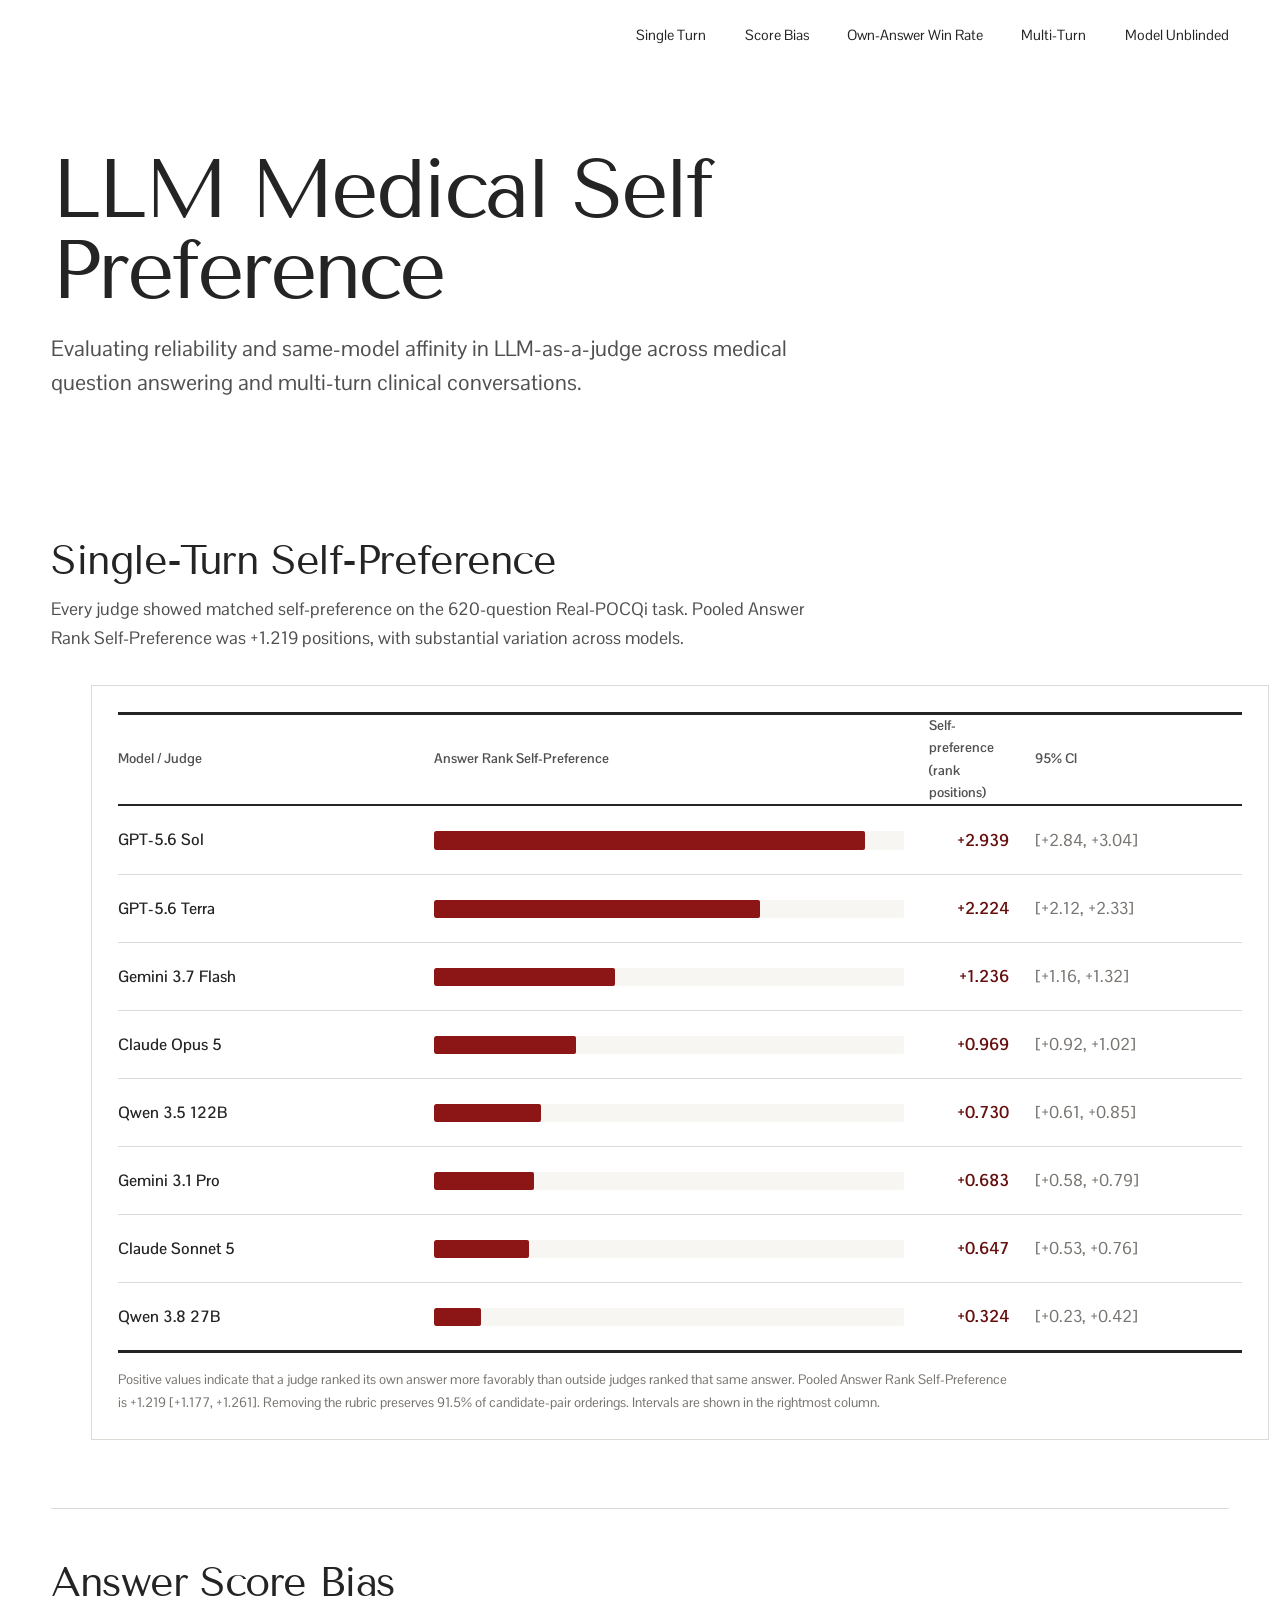
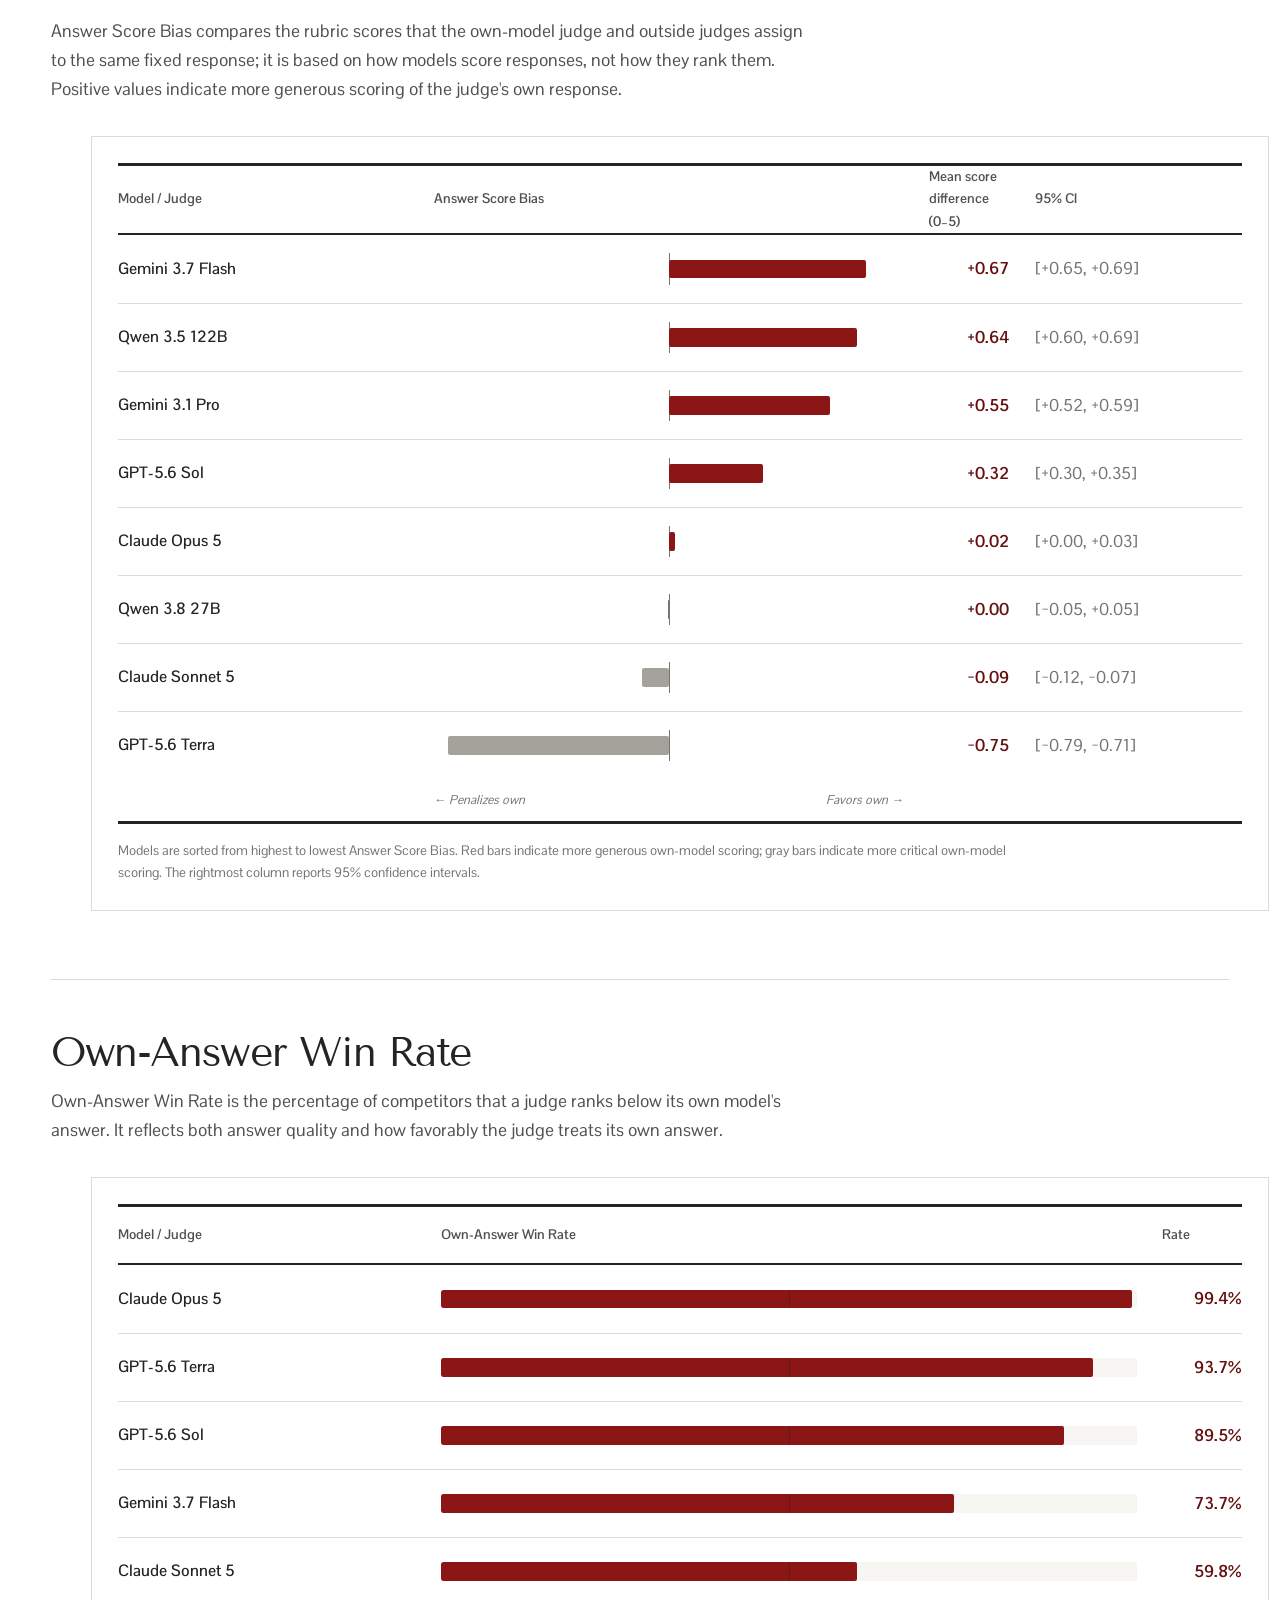
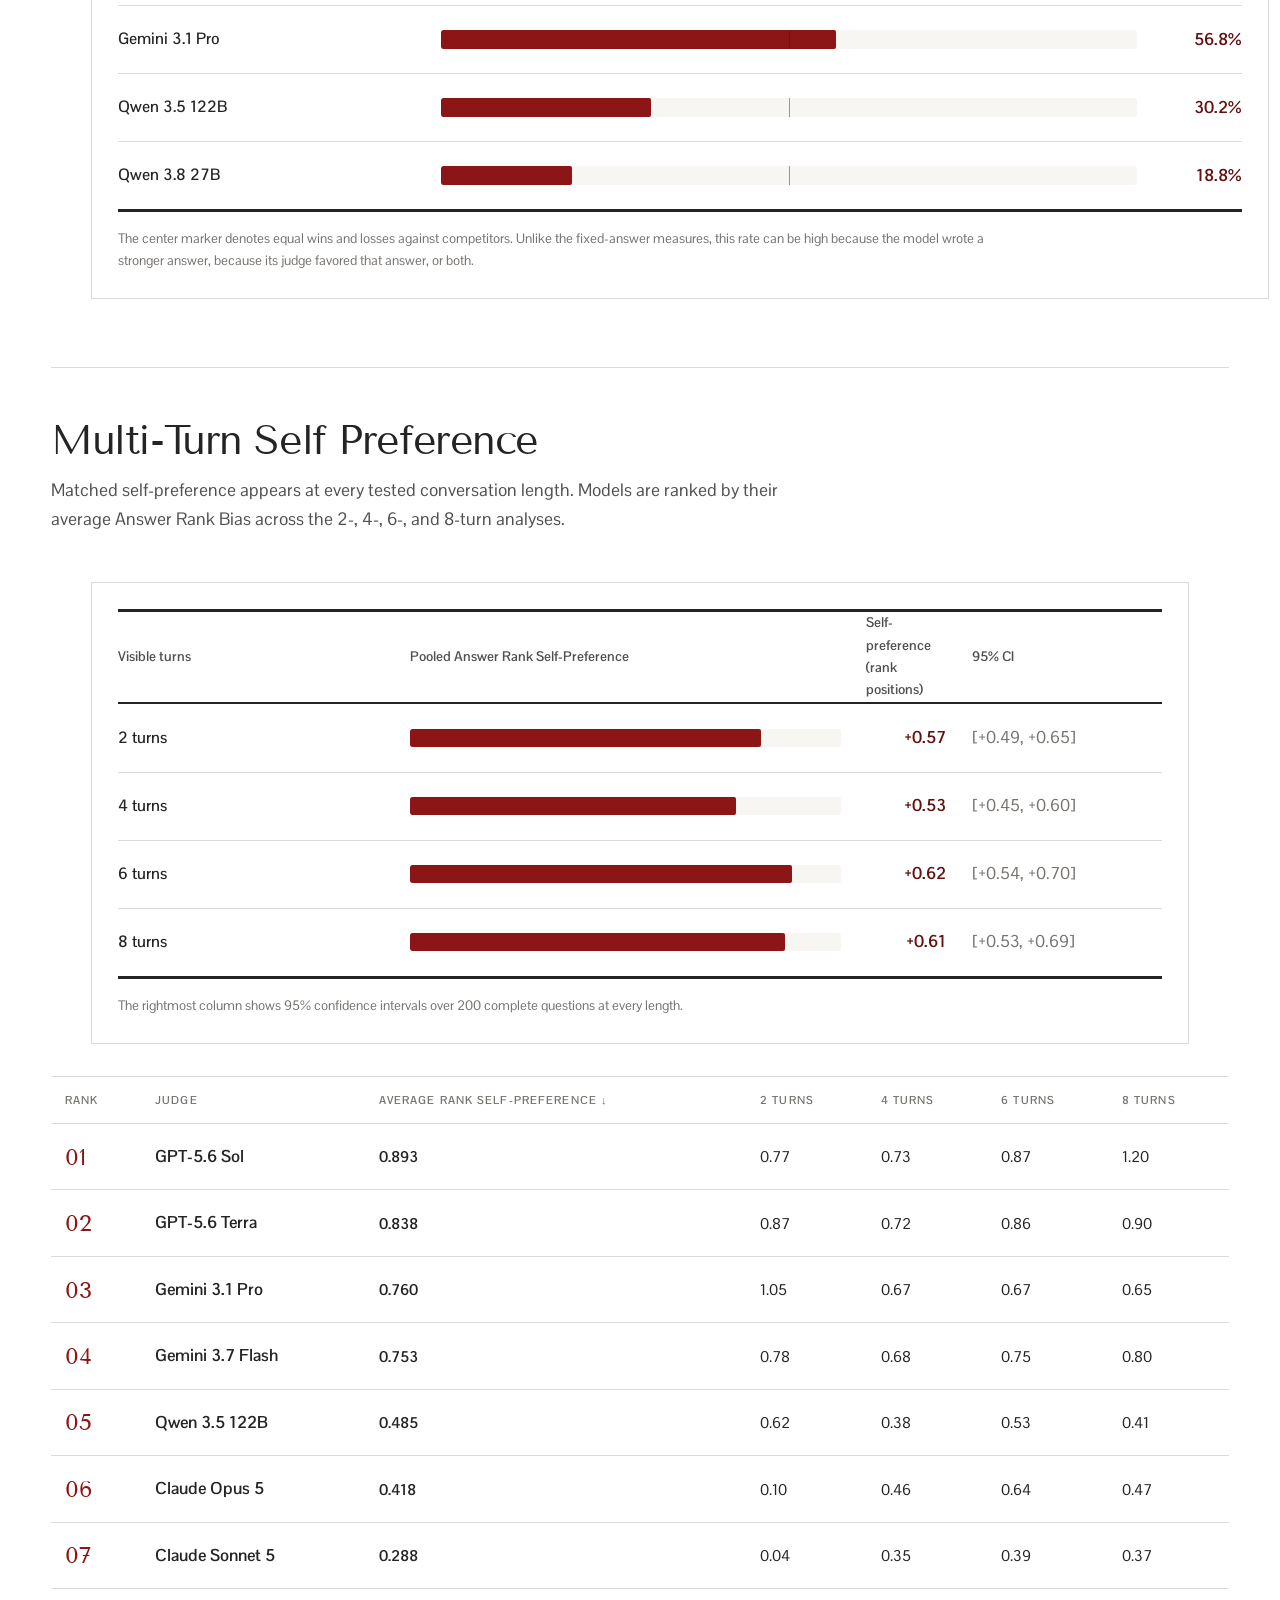
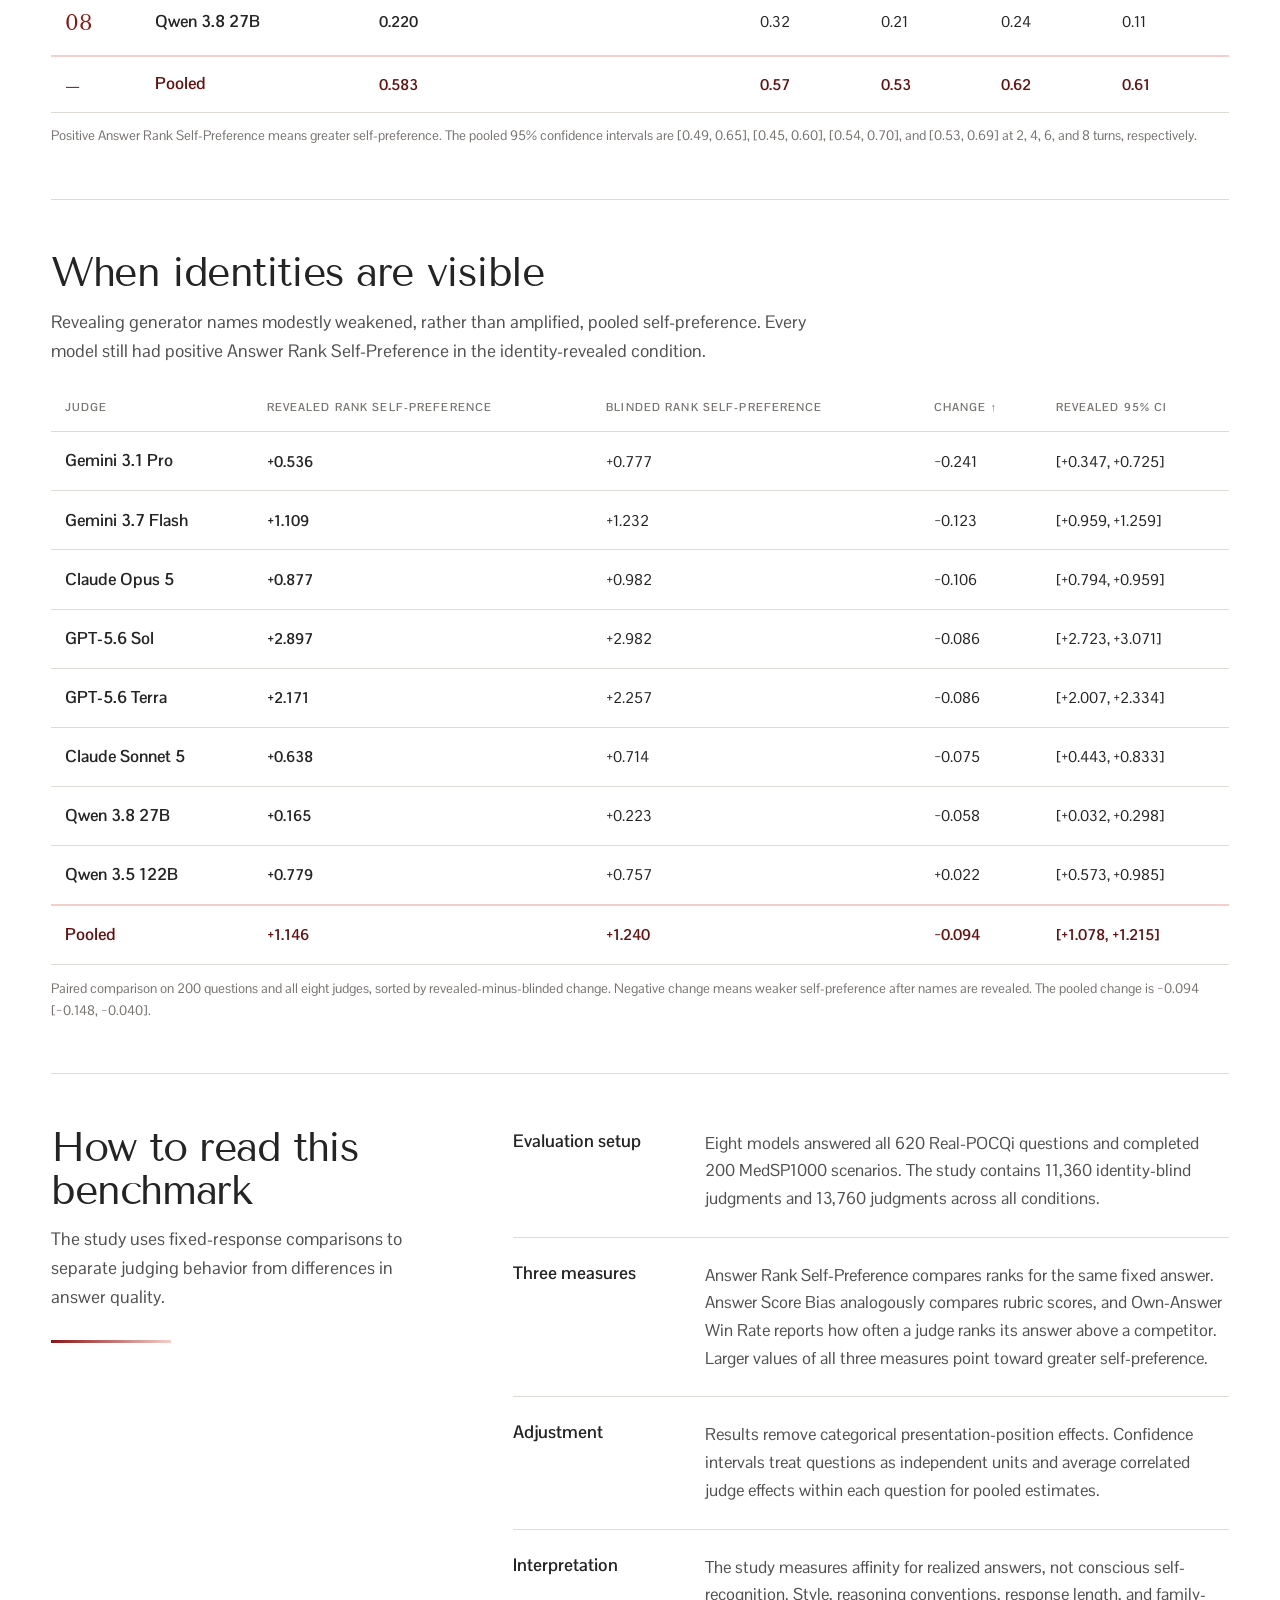
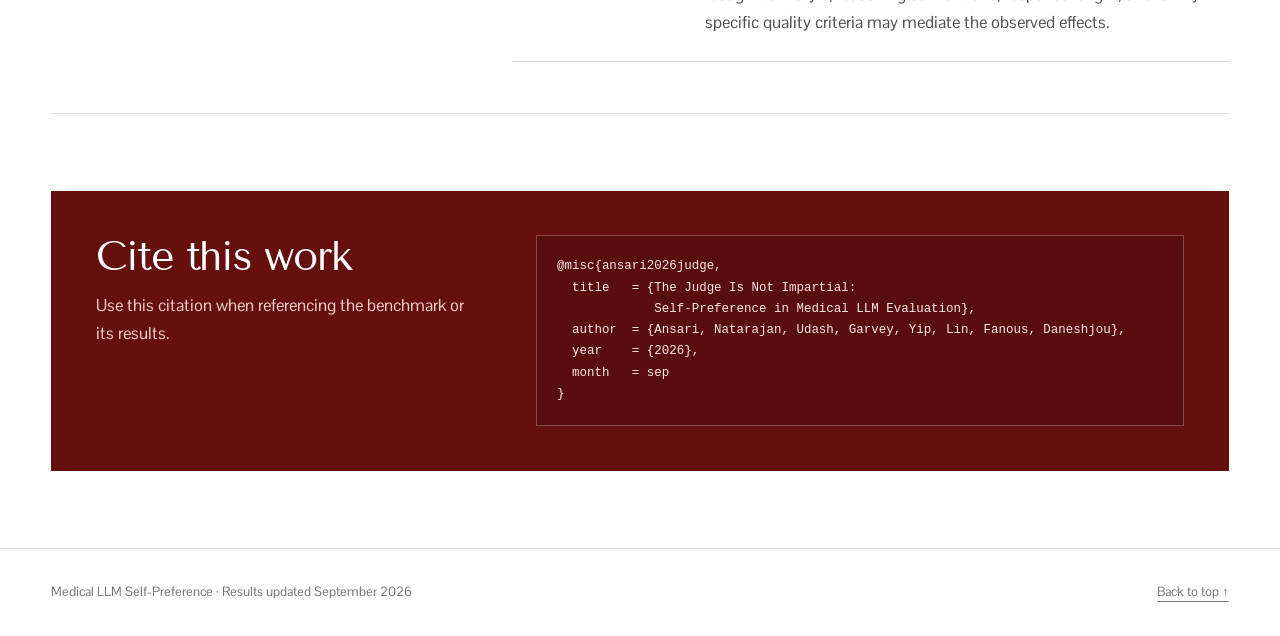
==== commit 3e086ea5: "feat: figures" ====
--- a/leaderboard/index.html
+++ b/leaderboard/index.html
@@ -48,8 +48,8 @@
           <div class="data-chart" role="table" aria-label="Single-turn Answer Rank Self-Preference by judge">
             <div class="data-chart__header" role="row">
               <span role="columnheader">Model / Judge</span>
-              <span role="columnheader">Answer Score Bias</span>
-              <span role="columnheader">Estimate</span>
+              <span role="columnheader">Answer Rank Self-Preference</span>
+              <span role="columnheader">Self-preference (rank positions)</span>
               <span role="columnheader">95% CI</span>
             </div>
             <div class="data-chart__body" role="rowgroup">
@@ -90,7 +90,7 @@
             <div class="data-chart__header" role="row">
               <span role="columnheader">Model / Judge</span>
               <span role="columnheader">Answer Score Bias</span>
-              <span role="columnheader">Estimate</span>
+              <span role="columnheader">Mean score difference (0–5)</span>
               <span role="columnheader">95% CI</span>
             </div>
             <div class="data-chart__body" role="rowgroup">
@@ -166,8 +166,8 @@
             <div class="data-chart data-chart--turns" role="table" aria-label="Answer Rank Self-Preference by visible conversation turns">
               <div class="data-chart__header" role="row">
                 <span role="columnheader">Visible turns</span>
-                <span role="columnheader">Pooled Answer Rank Bias</span>
-                <span role="columnheader">Estimate</span>
+                <span role="columnheader">Pooled Answer Rank Self-Preference</span>
+                <span role="columnheader">Self-preference (rank positions)</span>
                 <span role="columnheader">95% CI</span>
               </div>
               <div class="data-chart__body" role="rowgroup">
